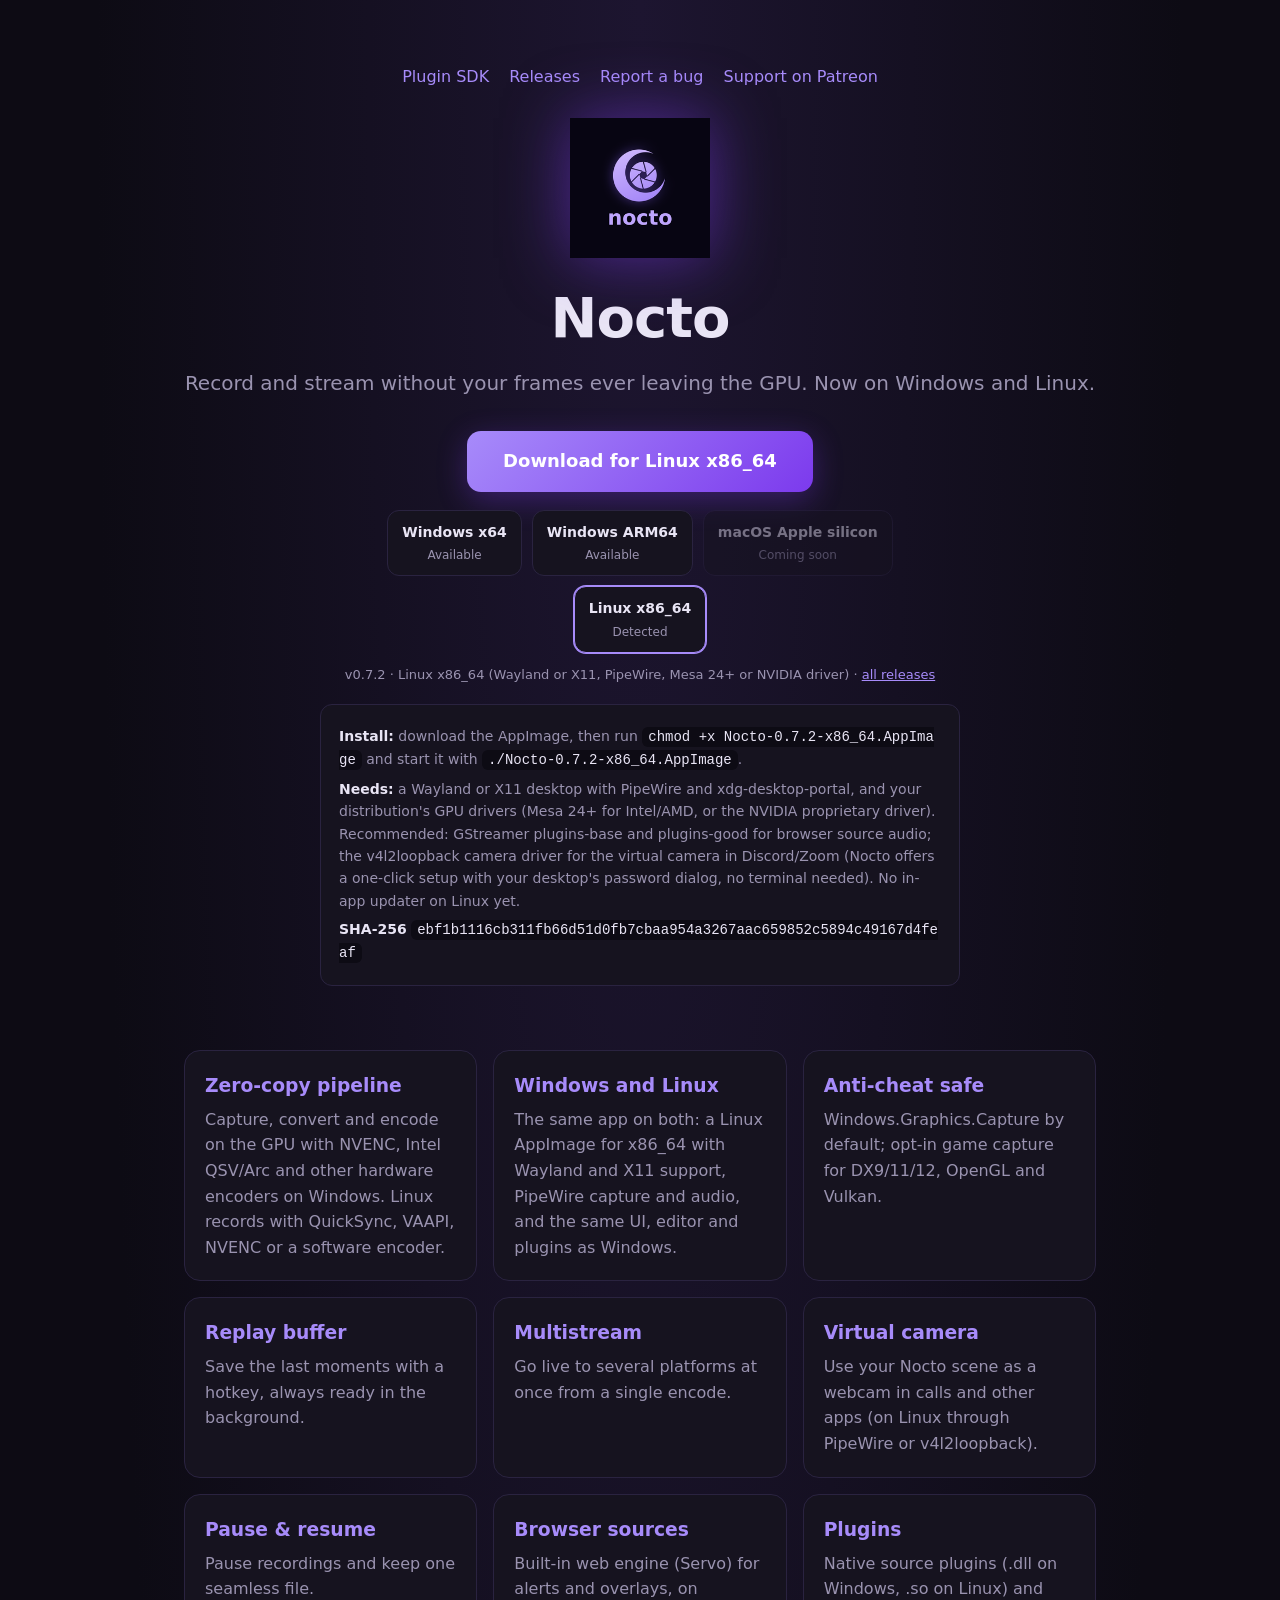
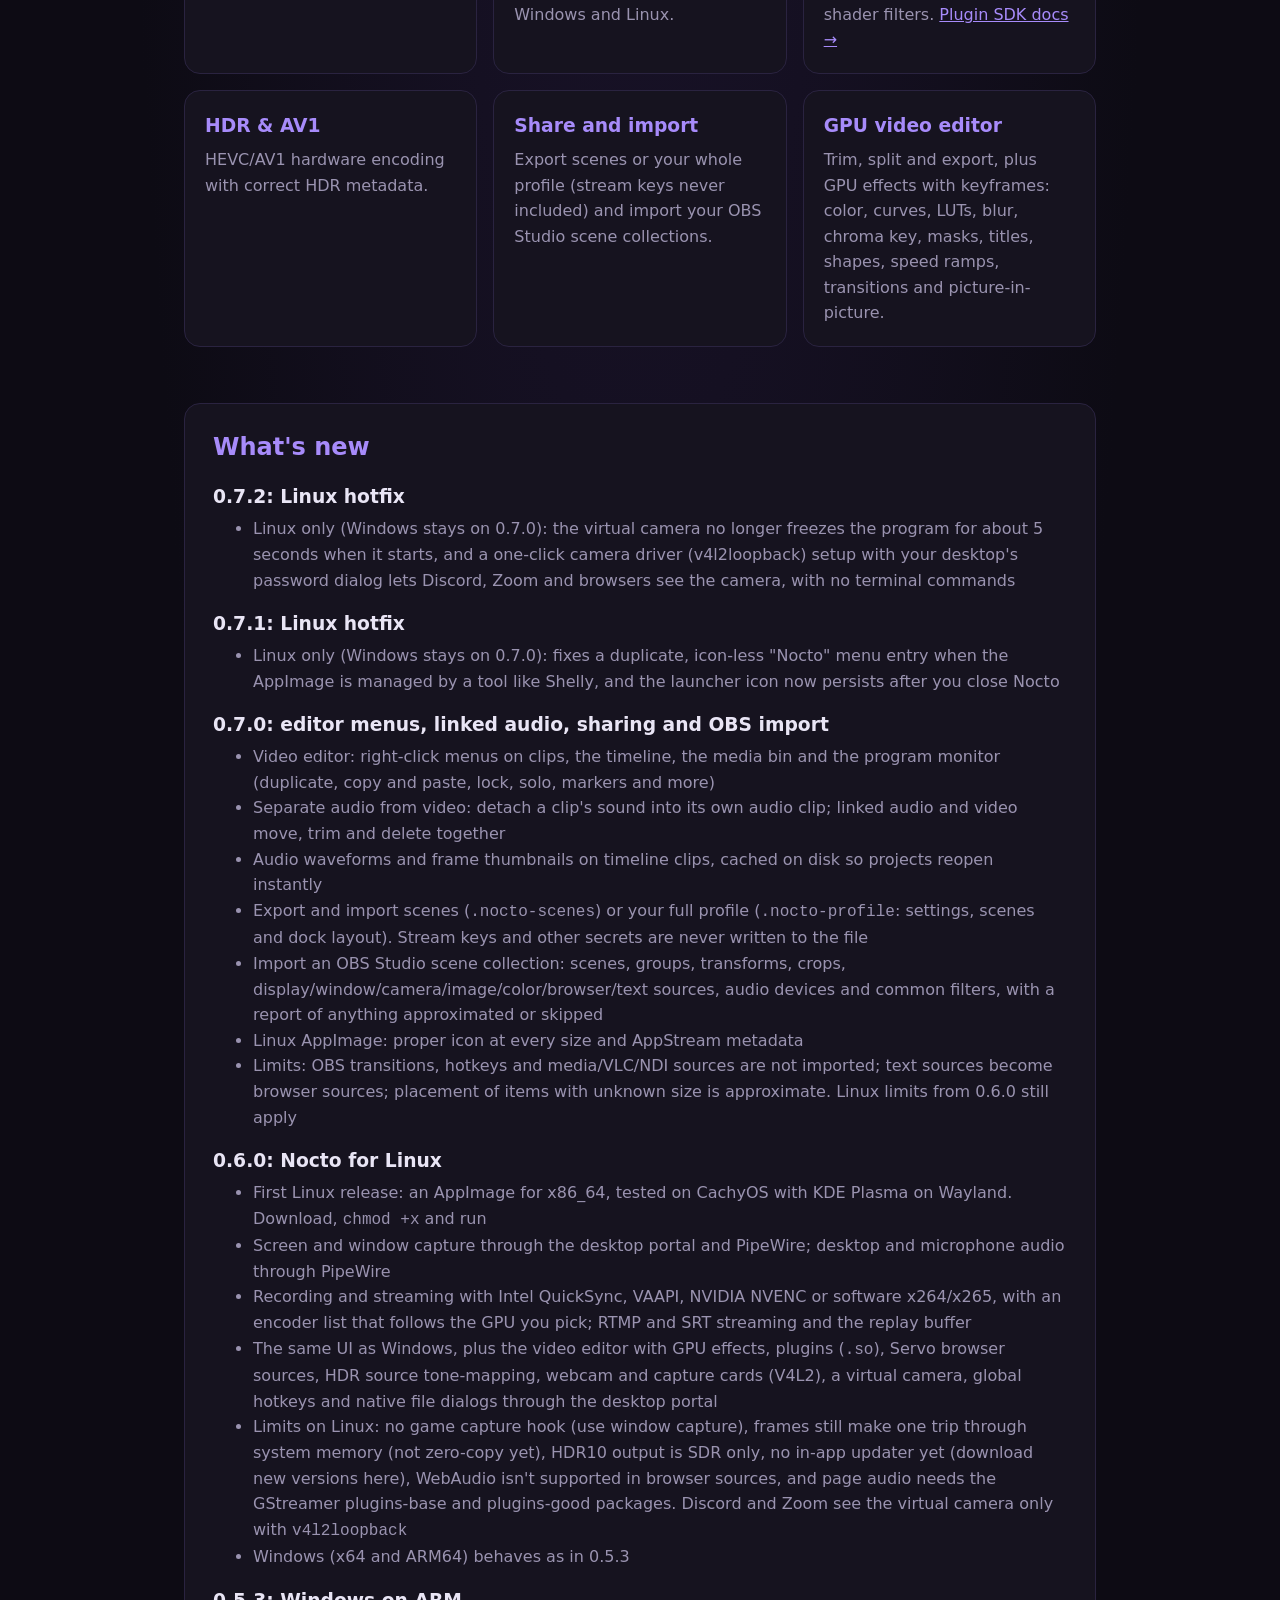
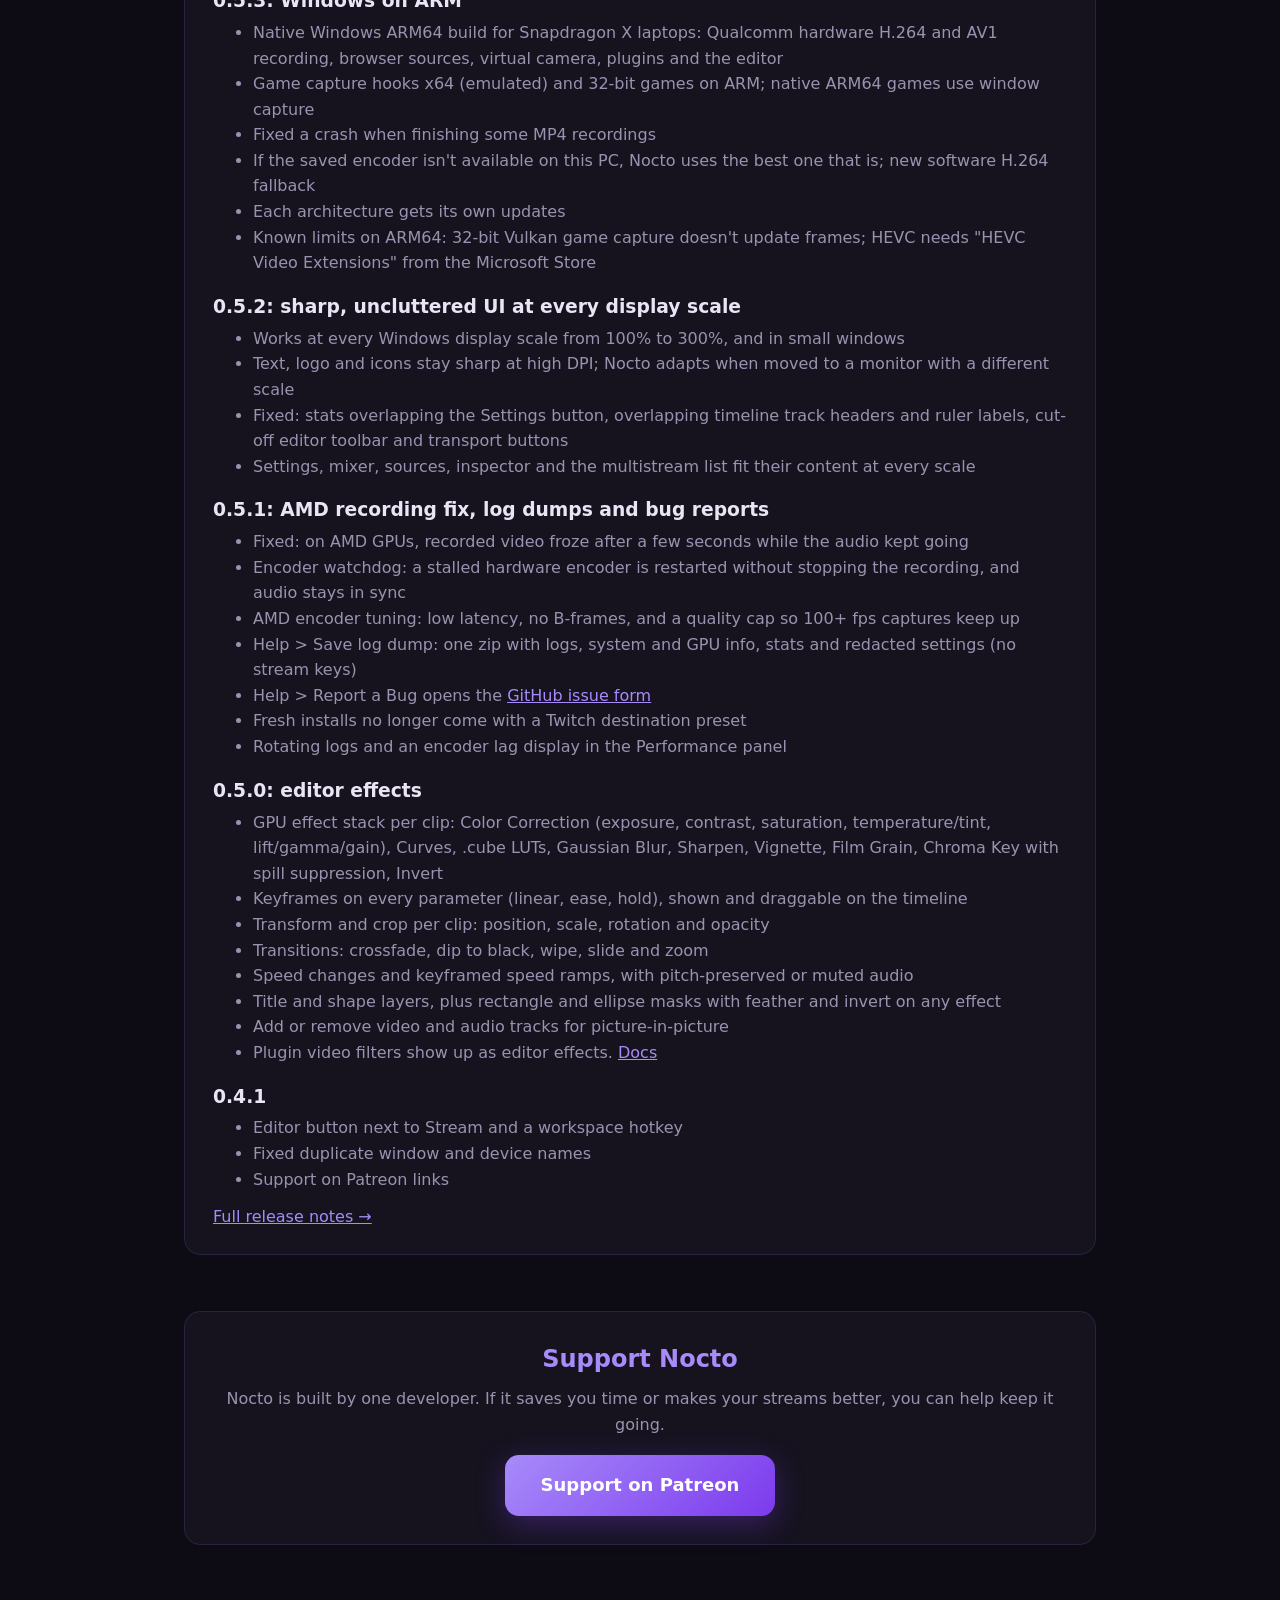
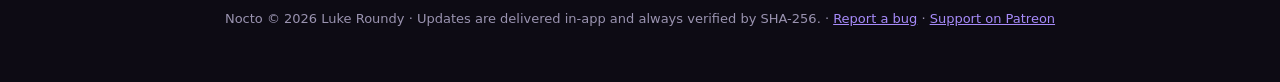
==== index.html @ 9494bbf7 "Release 0.7.2: Linux-only hotfix (Windows stays on 0.7.0)" ====
<!doctype html><html lang="en"><head><meta charset="utf-8"><meta name="viewport" content="width=device-width,initial-scale=1">
<title>Nocto - GPU-first recorder &amp; streamer for Windows and Linux</title><link rel="icon" href="assets/favicon.png">
<style>
:root{--bg:#0d0b14;--card:#16131f;--v:#a78bfa;--v2:#7c3aed;--t:#e9e5f5;--m:#9a93b0}
*{box-sizing:border-box}body{margin:0;background:radial-gradient(ellipse at top,#1d1530 0,var(--bg) 60%);color:var(--t);font:16px/1.6 system-ui,Segoe UI,sans-serif}
main{max-width:960px;margin:auto;padding:64px 24px}header{text-align:center}
header img{width:140px;filter:drop-shadow(0 0 32px #7c3aed88)}h1{font-size:56px;margin:8px 0 0;letter-spacing:-1px}
.tag{color:var(--m);font-size:20px;margin:4px 0 32px}
.btn{display:inline-block;background:linear-gradient(135deg,var(--v),var(--v2));color:#fff;text-decoration:none;padding:16px 36px;border-radius:14px;font-weight:600;font-size:18px;box-shadow:0 8px 30px #7c3aed55}
.btn:hover{filter:brightness(1.1)}.small{color:var(--m);font-size:13px;margin-top:12px}.small a{color:var(--v)}
.grid{display:grid;grid-template-columns:repeat(auto-fit,minmax(260px,1fr));gap:16px;margin-top:64px}
.f{background:var(--card);border:1px solid #2a2340;border-radius:16px;padding:20px}.f h3{margin:0 0 6px;color:var(--v)}.f p{margin:0;color:var(--m)}
.pk{display:flex;flex-wrap:wrap;gap:10px;justify-content:center;margin:18px auto 0;max-width:640px}.pk button{background:var(--card);color:var(--t);border:1px solid #2a2340;border-radius:12px;padding:10px 14px;font:inherit;font-size:14px;cursor:pointer;min-width:130px}.pk button b{display:block}.pk button span{color:var(--m);font-size:12px}.pk button.sel{border-color:var(--v);box-shadow:0 0 0 1px var(--v)}.pk button:disabled{opacity:.45;cursor:not-allowed}
.inst{max-width:640px;margin:18px auto 0;text-align:left;background:var(--card);border:1px solid #2a2340;border-radius:12px;padding:14px 18px;font-size:14px;color:var(--m)}.inst b{color:var(--t)}.inst code{background:#0d0b14;border-radius:6px;padding:2px 6px;color:var(--t);word-break:break-all}.inst pre{margin:8px 0;background:#0d0b14;border-radius:8px;padding:10px 12px;overflow:auto;color:var(--t);font-size:13px}.inst p{margin:6px 0}
footer{text-align:center;color:var(--m);font-size:13px;margin-top:64px}
</style></head><body><main><nav style="display:flex;gap:20px;justify-content:center;margin-bottom:28px"><a href="plugins.html" style="color:var(--v);text-decoration:none">Plugin SDK</a><a href="https://github.com/lukeroundy/nocto-releases/releases" style="color:var(--v);text-decoration:none">Releases</a><a href="https://github.com/lukeroundy/nocto-releases/issues/new/choose" target="_blank" rel="noopener" style="color:var(--v);text-decoration:none">Report a bug</a><a href="https://www.patreon.com/noctoapp" target="_blank" rel="noopener" style="color:var(--v);text-decoration:none">Support on Patreon</a></nav>

<header><img src="assets/logo.png" alt="Nocto moon logo"><h1>Nocto</h1><p class="tag">Record and stream without your frames ever leaving the GPU. Now on Windows and Linux.</p>
<a class="btn" id="dl" href="https://github.com/lukeroundy/nocto-releases/releases/download/v0.7.0/Nocto-Setup-0.7.0.exe">Download for Windows</a>
<div class="pk" id="pk" role="radiogroup" aria-label="Choose your platform"></div>
<p class="small" id="ver">v0.7.0 &middot; Windows 10/11 x64 &middot; <a href="https://github.com/lukeroundy/nocto-releases/releases">all releases</a></p>
<div class="inst" id="inst" hidden></div></header>
<section class="grid">
<div class="f"><h3>Zero-copy pipeline</h3><p>Capture, convert and encode on the GPU with NVENC, Intel QSV/Arc and other hardware encoders on Windows. Linux records with QuickSync, VAAPI, NVENC or a software encoder.</p></div>
<div class="f"><h3>Windows and Linux</h3><p>The same app on both: a Linux AppImage for x86_64 with Wayland and X11 support, PipeWire capture and audio, and the same UI, editor and plugins as Windows.</p></div>
<div class="f"><h3>Anti-cheat safe</h3><p>Windows.Graphics.Capture by default; opt-in game capture for DX9/11/12, OpenGL and Vulkan.</p></div>
<div class="f"><h3>Replay buffer</h3><p>Save the last moments with a hotkey, always ready in the background.</p></div>
<div class="f"><h3>Multistream</h3><p>Go live to several platforms at once from a single encode.</p></div>
<div class="f"><h3>Virtual camera</h3><p>Use your Nocto scene as a webcam in calls and other apps (on Linux through PipeWire or v4l2loopback).</p></div>
<div class="f"><h3>Pause &amp; resume</h3><p>Pause recordings and keep one seamless file.</p></div>
<div class="f"><h3>Browser sources</h3><p>Built-in web engine (Servo) for alerts and overlays, on Windows and Linux.</p></div>
<div class="f"><h3>Plugins</h3><p>Native source plugins (.dll on Windows, .so on Linux) and shader filters. <a style="color:var(--v)" href="plugins.html">Plugin SDK docs &rarr;</a></p></div>
<div class="f"><h3>HDR &amp; AV1</h3><p>HEVC/AV1 hardware encoding with correct HDR metadata.</p></div>
<div class="f"><h3>Share and import</h3><p>Export scenes or your whole profile (stream keys never included) and import your OBS Studio scene collections.</p></div>
<div class="f"><h3>GPU video editor</h3><p>Trim, split and export, plus GPU effects with keyframes: color, curves, LUTs, blur, chroma key, masks, titles, shapes, speed ramps, transitions and picture-in-picture.</p></div>
</section>
<section style="margin-top:56px;background:var(--card);border:1px solid #2a2340;border-radius:16px;padding:24px 28px">
<h2 style="margin:0 0 8px;color:var(--v)">What's new</h2>
<h3 style="margin:16px 0 4px">0.7.2: Linux hotfix</h3>
<ul style="color:var(--m);margin:0">
<li>Linux only (Windows stays on 0.7.0): the virtual camera no longer freezes the program for about 5 seconds when it starts, and a one-click camera driver (v4l2loopback) setup with your desktop's password dialog lets Discord, Zoom and browsers see the camera, with no terminal commands</li>
</ul>
<h3 style="margin:16px 0 4px">0.7.1: Linux hotfix</h3>
<ul style="color:var(--m);margin:0">
<li>Linux only (Windows stays on 0.7.0): fixes a duplicate, icon-less "Nocto" menu entry when the AppImage is managed by a tool like Shelly, and the launcher icon now persists after you close Nocto</li>
</ul>
<h3 style="margin:16px 0 4px">0.7.0: editor menus, linked audio, sharing and OBS import</h3>
<ul style="color:var(--m);margin:0">
<li>Video editor: right-click menus on clips, the timeline, the media bin and the program monitor (duplicate, copy and paste, lock, solo, markers and more)</li>
<li>Separate audio from video: detach a clip's sound into its own audio clip; linked audio and video move, trim and delete together</li>
<li>Audio waveforms and frame thumbnails on timeline clips, cached on disk so projects reopen instantly</li>
<li>Export and import scenes (<code>.nocto-scenes</code>) or your full profile (<code>.nocto-profile</code>: settings, scenes and dock layout). Stream keys and other secrets are never written to the file</li>
<li>Import an OBS Studio scene collection: scenes, groups, transforms, crops, display/window/camera/image/color/browser/text sources, audio devices and common filters, with a report of anything approximated or skipped</li>
<li>Linux AppImage: proper icon at every size and AppStream metadata</li>
<li>Limits: OBS transitions, hotkeys and media/VLC/NDI sources are not imported; text sources become browser sources; placement of items with unknown size is approximate. Linux limits from 0.6.0 still apply</li>
</ul>
<h3 style="margin:16px 0 4px">0.6.0: Nocto for Linux</h3>
<ul style="color:var(--m);margin:0">
<li>First Linux release: an AppImage for x86_64, tested on CachyOS with KDE Plasma on Wayland. Download, <code>chmod +x</code> and run</li>
<li>Screen and window capture through the desktop portal and PipeWire; desktop and microphone audio through PipeWire</li>
<li>Recording and streaming with Intel QuickSync, VAAPI, NVIDIA NVENC or software x264/x265, with an encoder list that follows the GPU you pick; RTMP and SRT streaming and the replay buffer</li>
<li>The same UI as Windows, plus the video editor with GPU effects, plugins (<code>.so</code>), Servo browser sources, HDR source tone-mapping, webcam and capture cards (V4L2), a virtual camera, global hotkeys and native file dialogs through the desktop portal</li>
<li>Limits on Linux: no game capture hook (use window capture), frames still make one trip through system memory (not zero-copy yet), HDR10 output is SDR only, no in-app updater yet (download new versions here), WebAudio isn't supported in browser sources, and page audio needs the GStreamer plugins-base and plugins-good packages. Discord and Zoom see the virtual camera only with <code>v4l2loopback</code></li>
<li>Windows (x64 and ARM64) behaves as in 0.5.3</li>
</ul>
<h3 style="margin:16px 0 4px">0.5.3: Windows on ARM</h3>
<ul style="color:var(--m);margin:0">
<li>Native Windows ARM64 build for Snapdragon X laptops: Qualcomm hardware H.264 and AV1 recording, browser sources, virtual camera, plugins and the editor</li>
<li>Game capture hooks x64 (emulated) and 32-bit games on ARM; native ARM64 games use window capture</li>
<li>Fixed a crash when finishing some MP4 recordings</li>
<li>If the saved encoder isn't available on this PC, Nocto uses the best one that is; new software H.264 fallback</li>
<li>Each architecture gets its own updates</li>
<li>Known limits on ARM64: 32-bit Vulkan game capture doesn't update frames; HEVC needs "HEVC Video Extensions" from the Microsoft Store</li>
</ul>
<h3 style="margin:16px 0 4px">0.5.2: sharp, uncluttered UI at every display scale</h3>
<ul style="color:var(--m);margin:0">
<li>Works at every Windows display scale from 100% to 300%, and in small windows</li>
<li>Text, logo and icons stay sharp at high DPI; Nocto adapts when moved to a monitor with a different scale</li>
<li>Fixed: stats overlapping the Settings button, overlapping timeline track headers and ruler labels, cut-off editor toolbar and transport buttons</li>
<li>Settings, mixer, sources, inspector and the multistream list fit their content at every scale</li>
</ul>
<h3 style="margin:16px 0 4px">0.5.1: AMD recording fix, log dumps and bug reports</h3>
<ul style="color:var(--m);margin:0">
<li>Fixed: on AMD GPUs, recorded video froze after a few seconds while the audio kept going</li>
<li>Encoder watchdog: a stalled hardware encoder is restarted without stopping the recording, and audio stays in sync</li>
<li>AMD encoder tuning: low latency, no B-frames, and a quality cap so 100+ fps captures keep up</li>
<li>Help &gt; Save log dump: one zip with logs, system and GPU info, stats and redacted settings (no stream keys)</li>
<li>Help &gt; Report a Bug opens the <a style="color:var(--v)" href="https://github.com/lukeroundy/nocto-releases/issues/new/choose">GitHub issue form</a></li>
<li>Fresh installs no longer come with a Twitch destination preset</li>
<li>Rotating logs and an encoder lag display in the Performance panel</li>
</ul>
<h3 style="margin:16px 0 4px">0.5.0: editor effects</h3>
<ul style="color:var(--m);margin:0">
<li>GPU effect stack per clip: Color Correction (exposure, contrast, saturation, temperature/tint, lift/gamma/gain), Curves, .cube LUTs, Gaussian Blur, Sharpen, Vignette, Film Grain, Chroma Key with spill suppression, Invert</li>
<li>Keyframes on every parameter (linear, ease, hold), shown and draggable on the timeline</li>
<li>Transform and crop per clip: position, scale, rotation and opacity</li>
<li>Transitions: crossfade, dip to black, wipe, slide and zoom</li>
<li>Speed changes and keyframed speed ramps, with pitch-preserved or muted audio</li>
<li>Title and shape layers, plus rectangle and ellipse masks with feather and invert on any effect</li>
<li>Add or remove video and audio tracks for picture-in-picture</li>
<li>Plugin video filters show up as editor effects. <a style="color:var(--v)" href="plugins.html#editor">Docs</a></li>
</ul>
<h3 style="margin:16px 0 4px">0.4.1</h3>
<ul style="color:var(--m);margin:0"><li>Editor button next to Stream and a workspace hotkey</li><li>Fixed duplicate window and device names</li><li>Support on Patreon links</li></ul>
<p style="margin:12px 0 0"><a style="color:var(--v)" href="https://github.com/lukeroundy/nocto-releases/releases">Full release notes &rarr;</a></p>
</section>
<section style="margin-top:56px;text-align:center;background:var(--card);border:1px solid #2a2340;border-radius:16px;padding:28px">
<h2 style="margin:0 0 8px;color:var(--v)">Support Nocto</h2>
<p style="color:var(--m);margin:0 0 18px">Nocto is built by one developer. If it saves you time or makes your streams better, you can help keep it going.</p>
<a class="btn" href="https://www.patreon.com/noctoapp" target="_blank" rel="noopener">Support on Patreon</a></section>
<footer>Nocto &copy; 2026 Luke Roundy &middot; Updates are delivered in-app and always verified by SHA-256. &middot; <a style="color:var(--v)" href="https://github.com/lukeroundy/nocto-releases/issues/new/choose">Report a bug</a> &middot; <a style="color:var(--v)" href="https://www.patreon.com/noctoapp" target="_blank" rel="noopener">Support on Patreon</a></footer>
</main><script>
// Platform picker: driven by latest.json "platforms" (add an entry to add an OS/arch; status "available" needs url).
const PREF=['windows-x64','windows-arm64','macos-arm64','linux-x64'];
function detect(){const ua=navigator.userAgent;let os=/Mac/.test(ua)?'macos':/Linux|X11/.test(ua)&&!/Android/.test(ua)?'linux':'windows';
 const base=os+(os==='macos'?'-arm64':'-x64');
 if(navigator.userAgentData&&navigator.userAgentData.getHighEntropyValues)
  return navigator.userAgentData.getHighEntropyValues(['architecture','bitness','platform']).then(v=>{
   const p=(v.platform||'').toLowerCase();os=p.startsWith('mac')?'macos':p==='linux'?'linux':p==='windows'?'windows':os;
   return os+'-'+(v.architecture==='arm'?'arm64':'x64');}).catch(()=>base);
 return Promise.resolve(base);}
function render(j,det){const P=j.platforms||{'windows-x64':{label:'Windows',arch:'x64',status:'available',url:j.url,requirements:'Windows 10/11 x64'}};
 const keys=Object.keys(P).sort((a,b)=>(PREF.indexOf(a)+99)%99-(PREF.indexOf(b)+99)%99);
 let cur=P[det]&&P[det].status==='available'?det:keys.find(k=>P[k].status==='available');
 function sel(k){cur=k;const p=P[k];dl.href=p.url;dl.textContent='Download for '+p.label+' '+p.arch;
  ver.firstChild.textContent='v'+(p.version||j.version)+' \u00b7 '+(p.requirements||p.label+' '+p.arch)+' \u00b7 ';
  inst.innerHTML='';const sh=p.sha256,ins=p.install;inst.hidden=!(sh||ins);
  if(ins){const h=document.createElement('div');h.innerHTML=ins;inst.appendChild(h);}
  if(sh){const q=document.createElement('p');q.innerHTML='<b>SHA-256</b> <code></code>';q.lastChild.textContent=sh;inst.appendChild(q);}
  [...pk.children].forEach(b=>{b.classList.toggle('sel',b.dataset.k===k);b.setAttribute('aria-checked',b.dataset.k===k)});}
 pk.innerHTML='';for(const k of keys){const p=P[k],b=document.createElement('button');b.dataset.k=k;b.setAttribute('role','radio');
  const ok=p.status==='available'&&p.url;b.disabled=!ok;
  b.innerHTML='<b></b><span></span>';b.firstChild.textContent=p.label+' '+p.arch;
  b.lastChild.textContent=ok?(k===det?'Detected':'Available'):'Coming soon';if(ok)b.onclick=()=>sel(k);pk.appendChild(b);}
 if(cur)sel(cur);}
Promise.all([fetch('latest.json').then(r=>r.json()),detect()]).then(([j,d])=>render(j,d)).catch(()=>{});
</script></body></html>
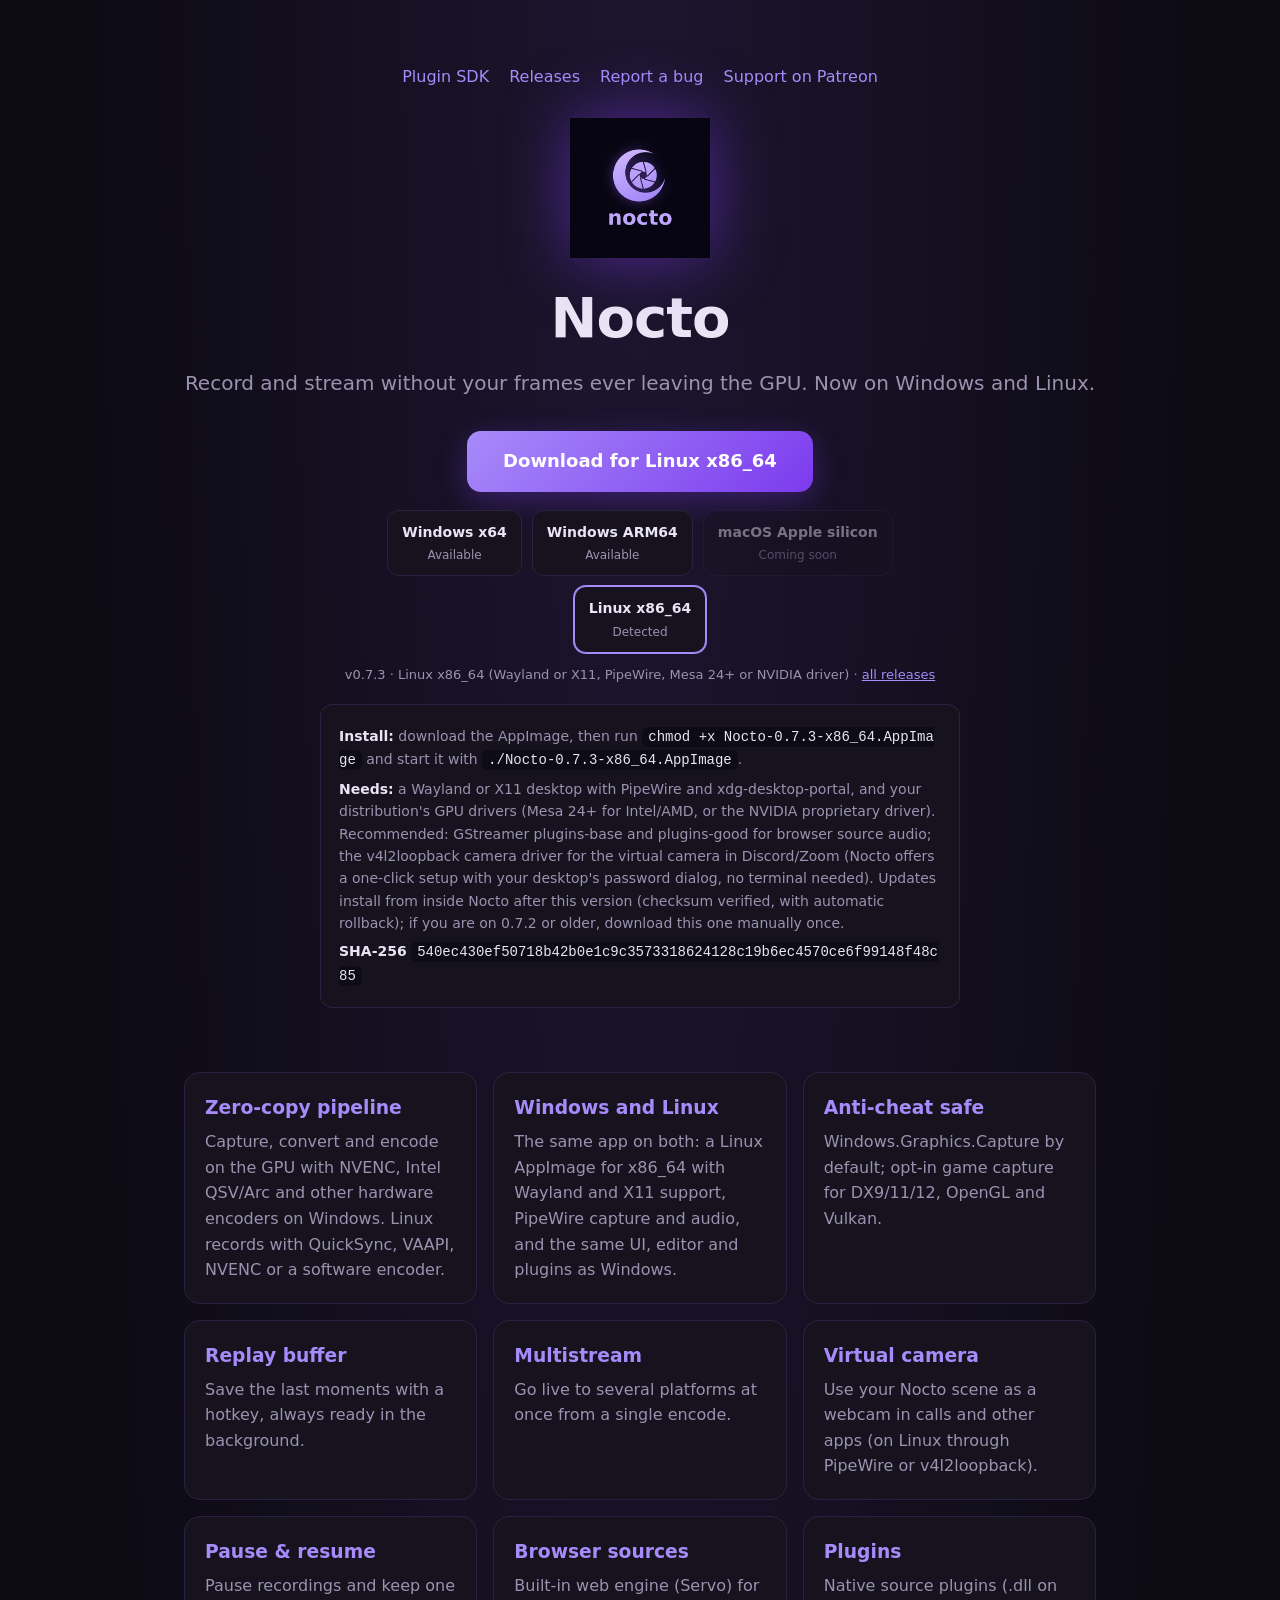
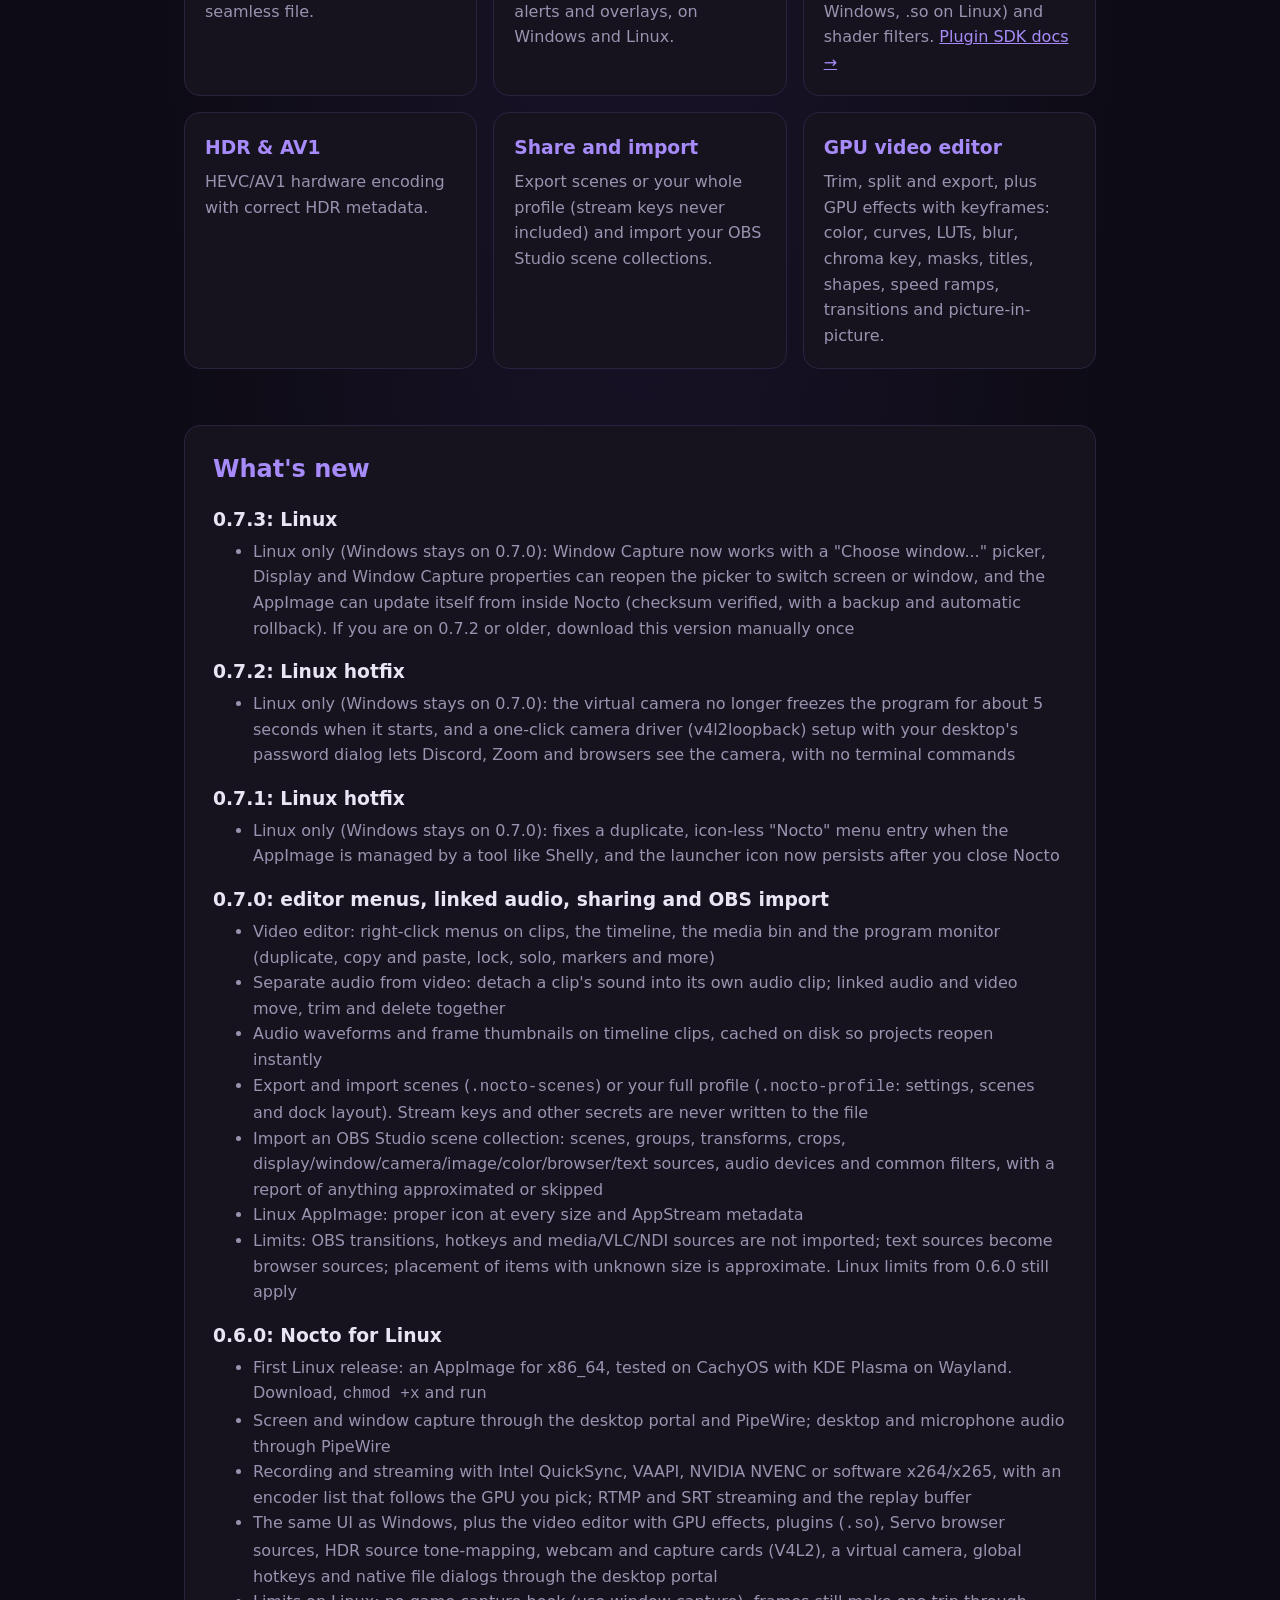
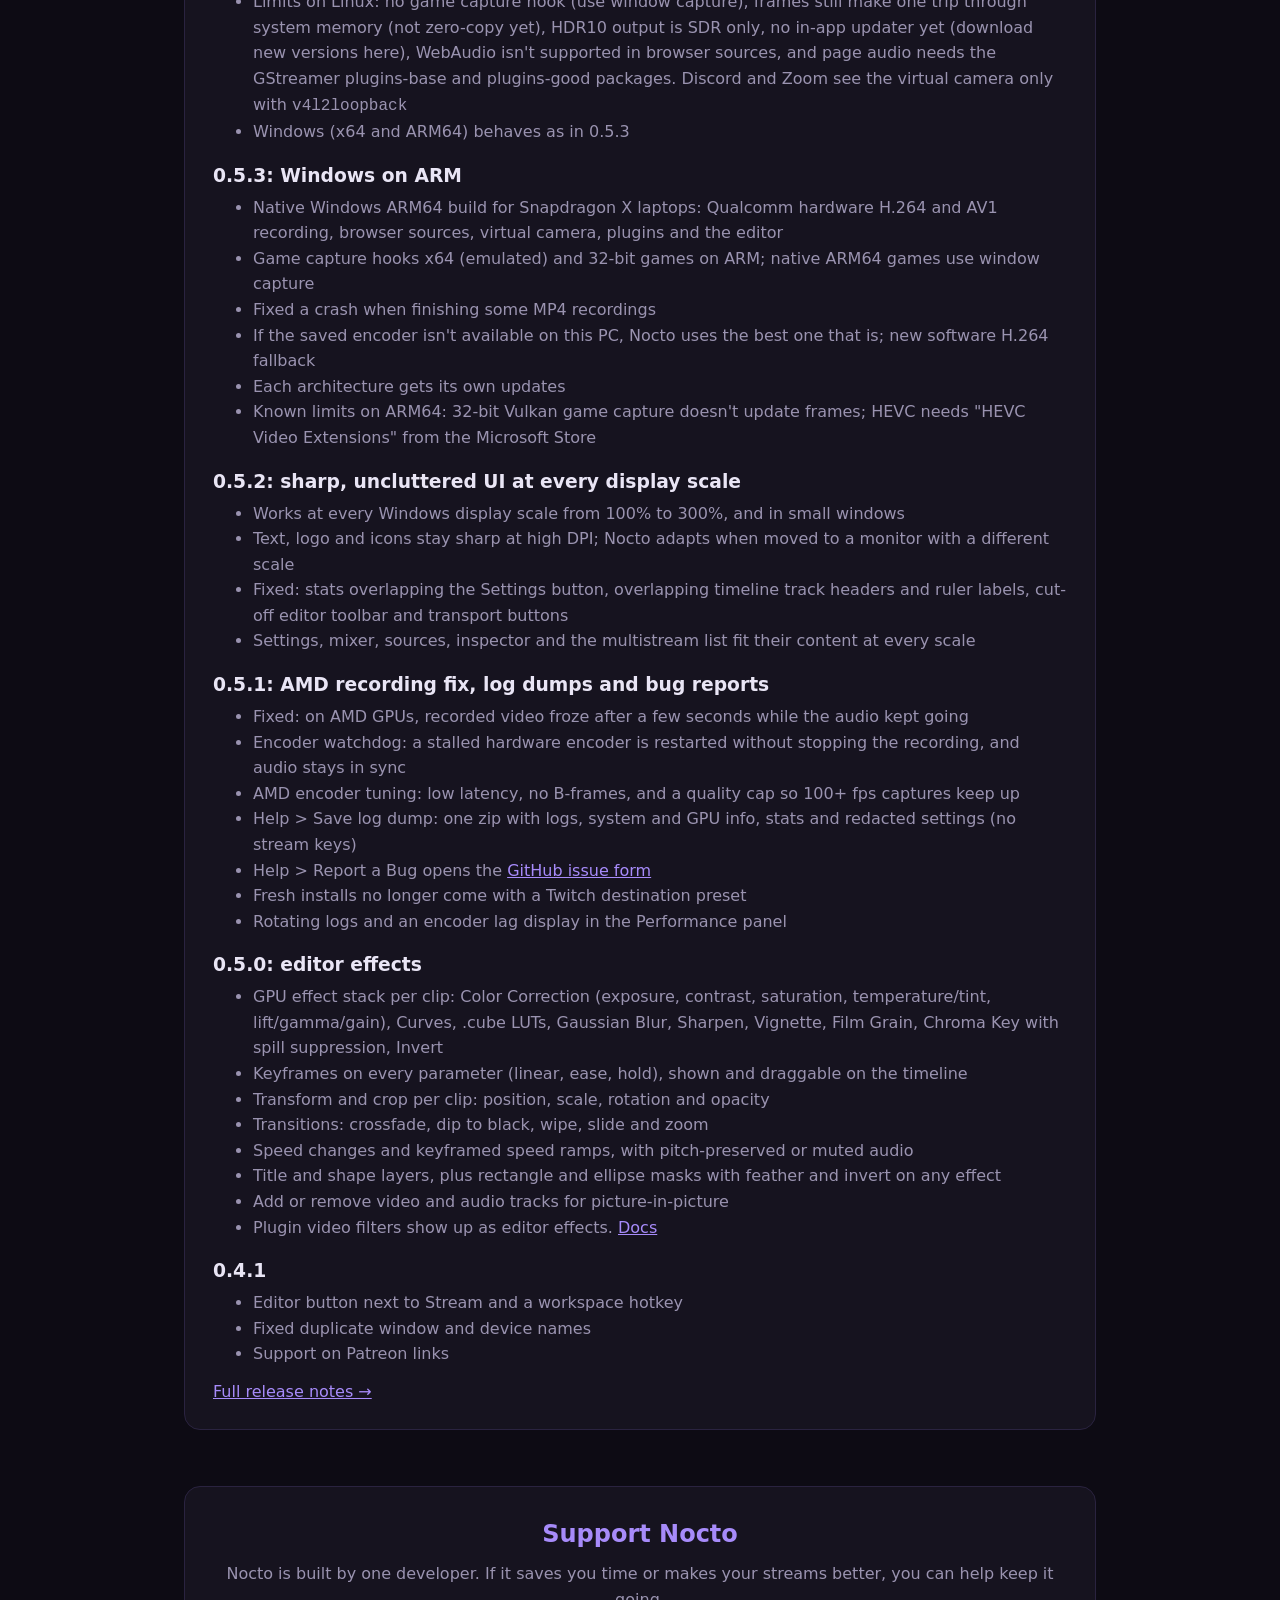
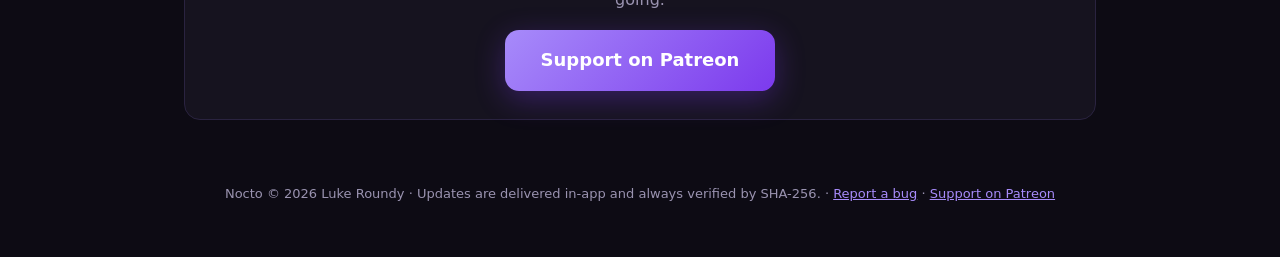
==== commit d1e34699: "Release 0.7.3: Linux (window capture, AppImage self-update); Windows stays on 0.7.0" ====
--- a/index.html
+++ b/index.html
@@ -36,6 +36,10 @@
 </section>
 <section style="margin-top:56px;background:var(--card);border:1px solid #2a2340;border-radius:16px;padding:24px 28px">
 <h2 style="margin:0 0 8px;color:var(--v)">What's new</h2>
+<h3 style="margin:16px 0 4px">0.7.3: Linux</h3>
+<ul style="color:var(--m);margin:0">
+<li>Linux only (Windows stays on 0.7.0): Window Capture now works with a "Choose window..." picker, Display and Window Capture properties can reopen the picker to switch screen or window, and the AppImage can update itself from inside Nocto (checksum verified, with a backup and automatic rollback). If you are on 0.7.2 or older, download this version manually once</li>
+</ul>
 <h3 style="margin:16px 0 4px">0.7.2: Linux hotfix</h3>
 <ul style="color:var(--m);margin:0">
 <li>Linux only (Windows stays on 0.7.0): the virtual camera no longer freezes the program for about 5 seconds when it starts, and a one-click camera driver (v4l2loopback) setup with your desktop's password dialog lets Discord, Zoom and browsers see the camera, with no terminal commands</li>
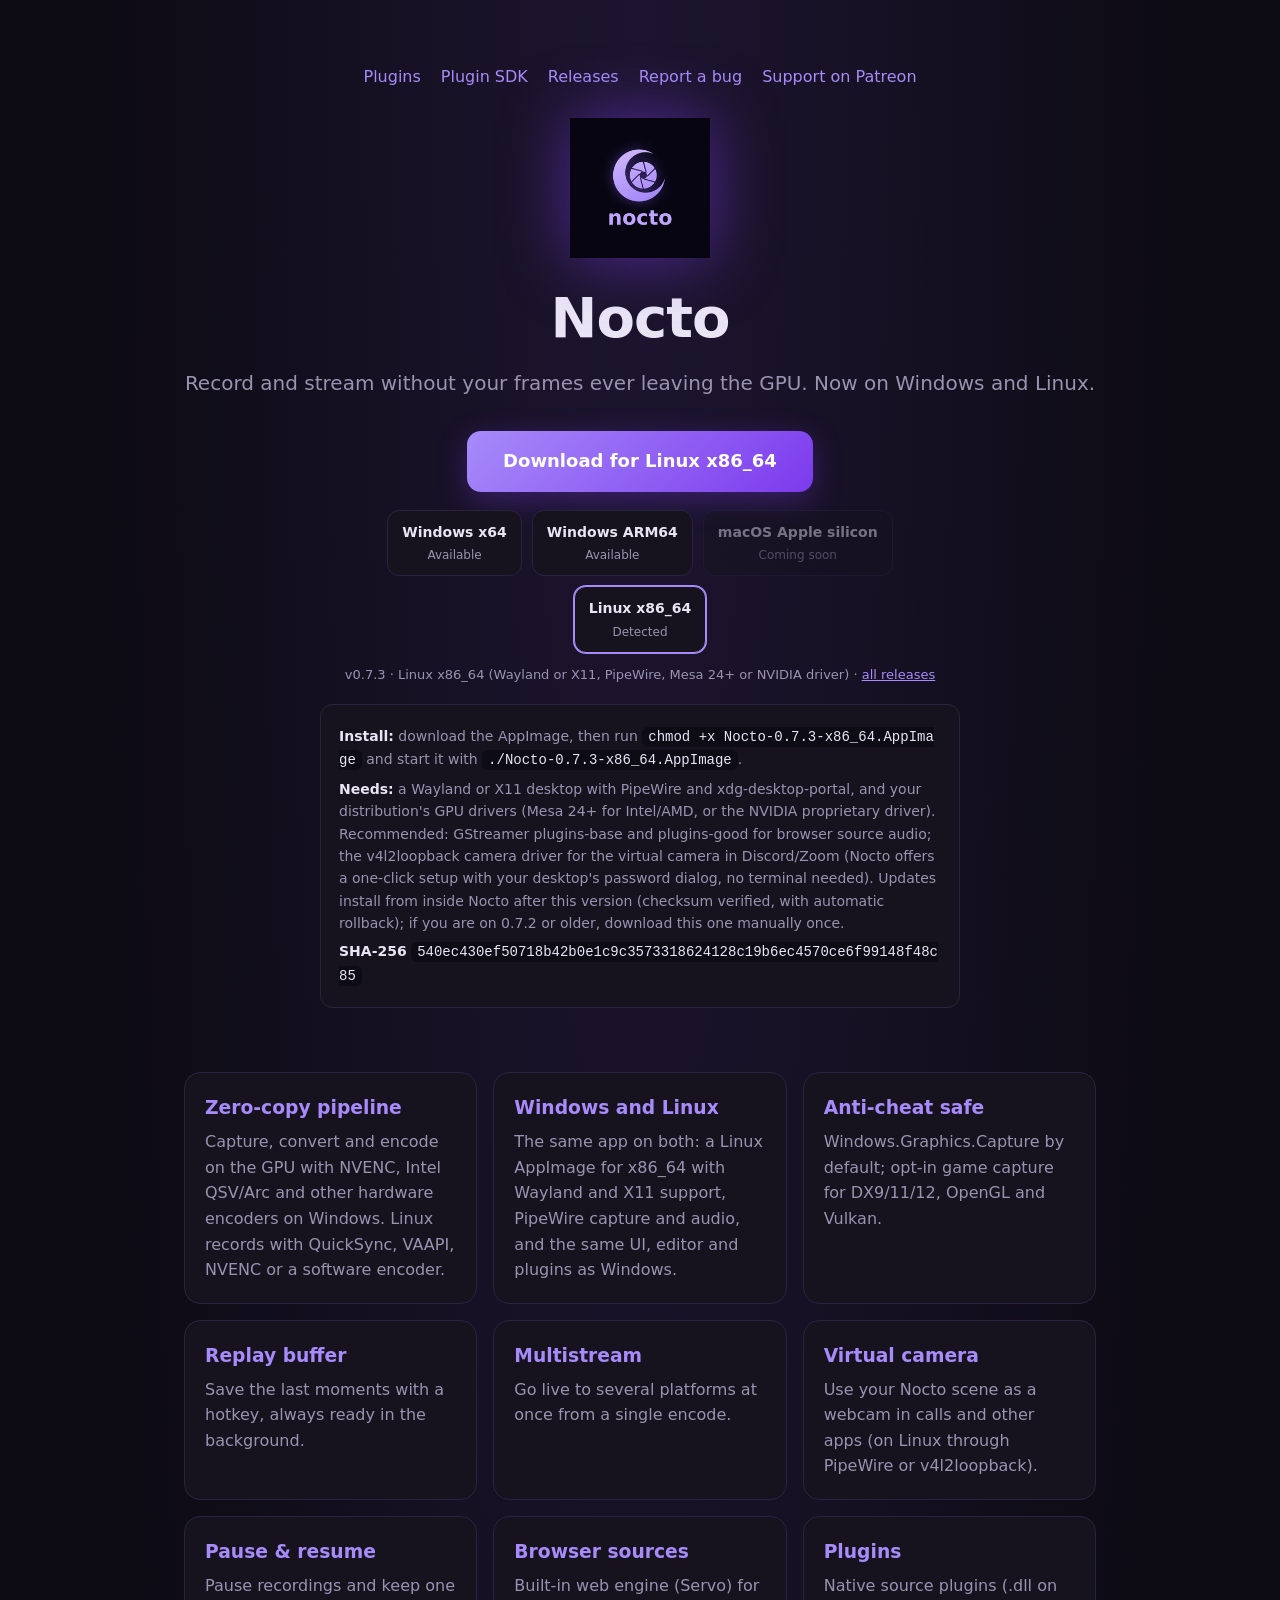
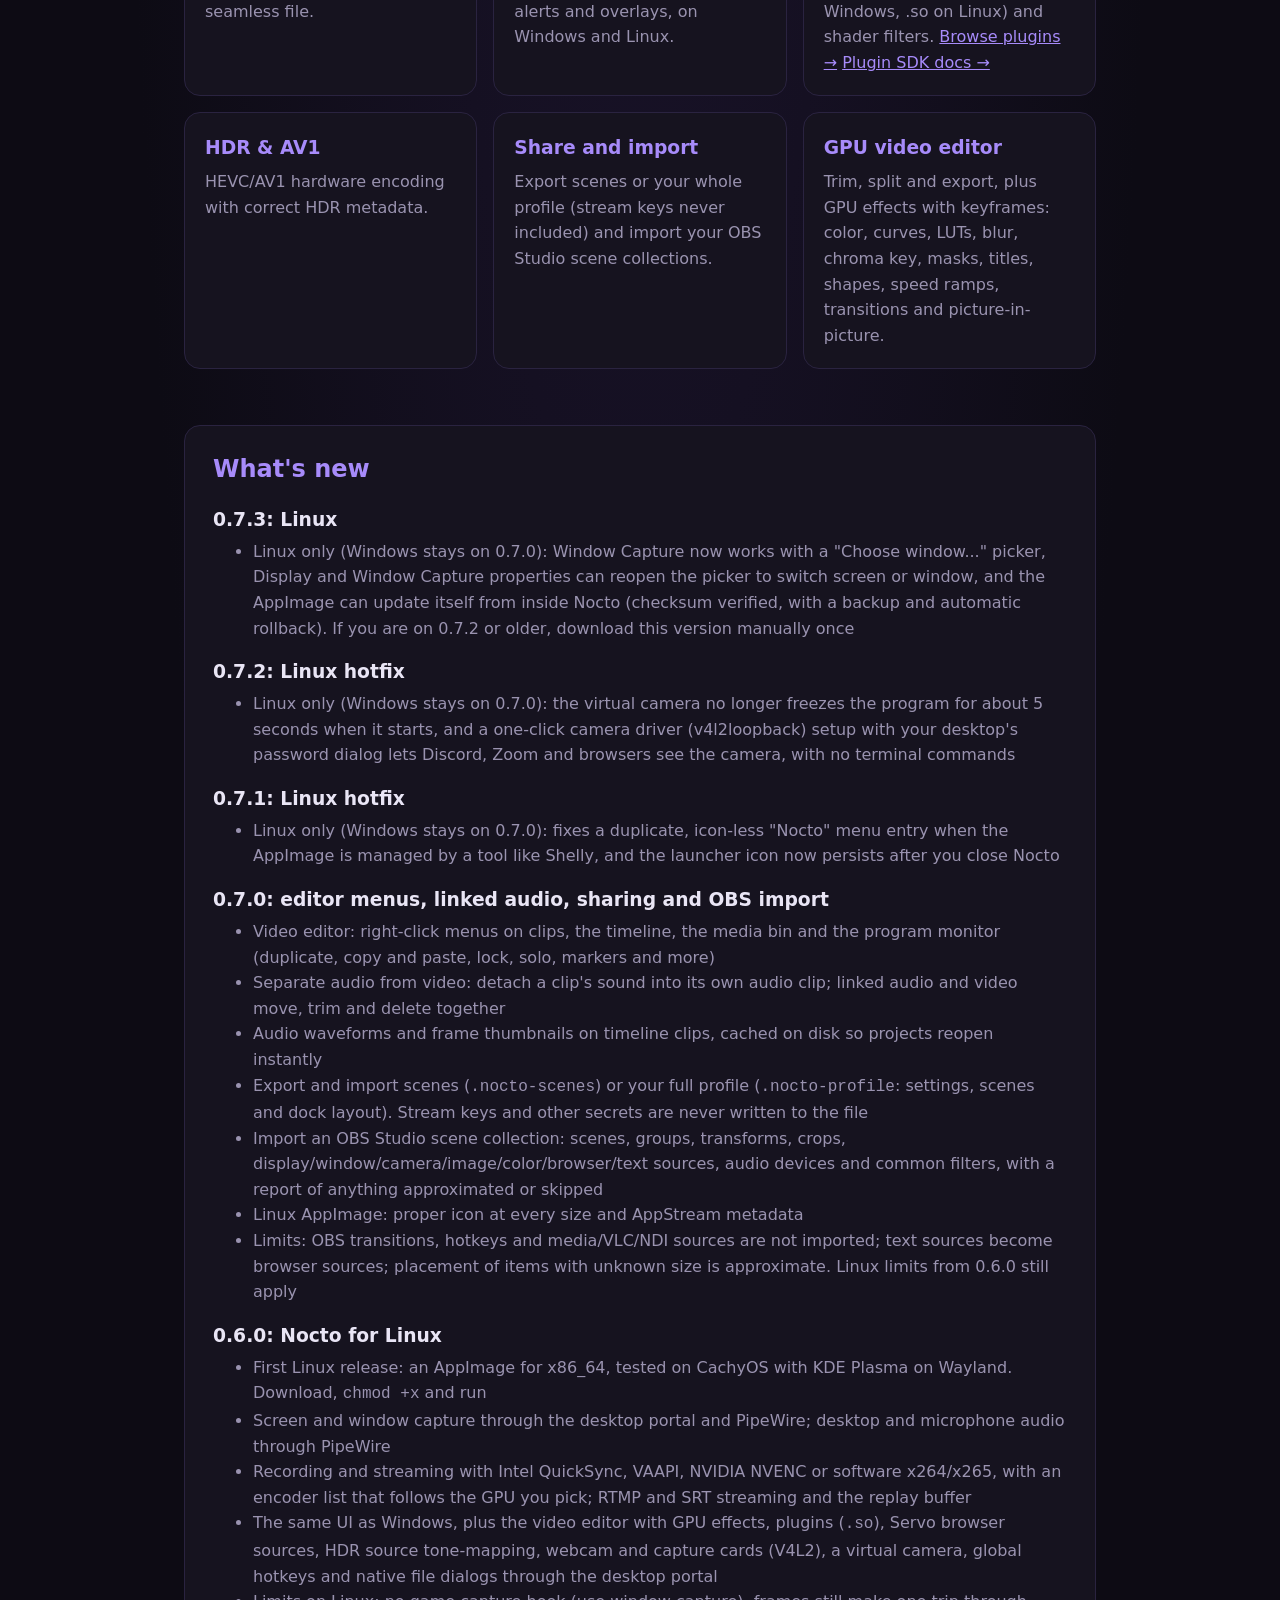
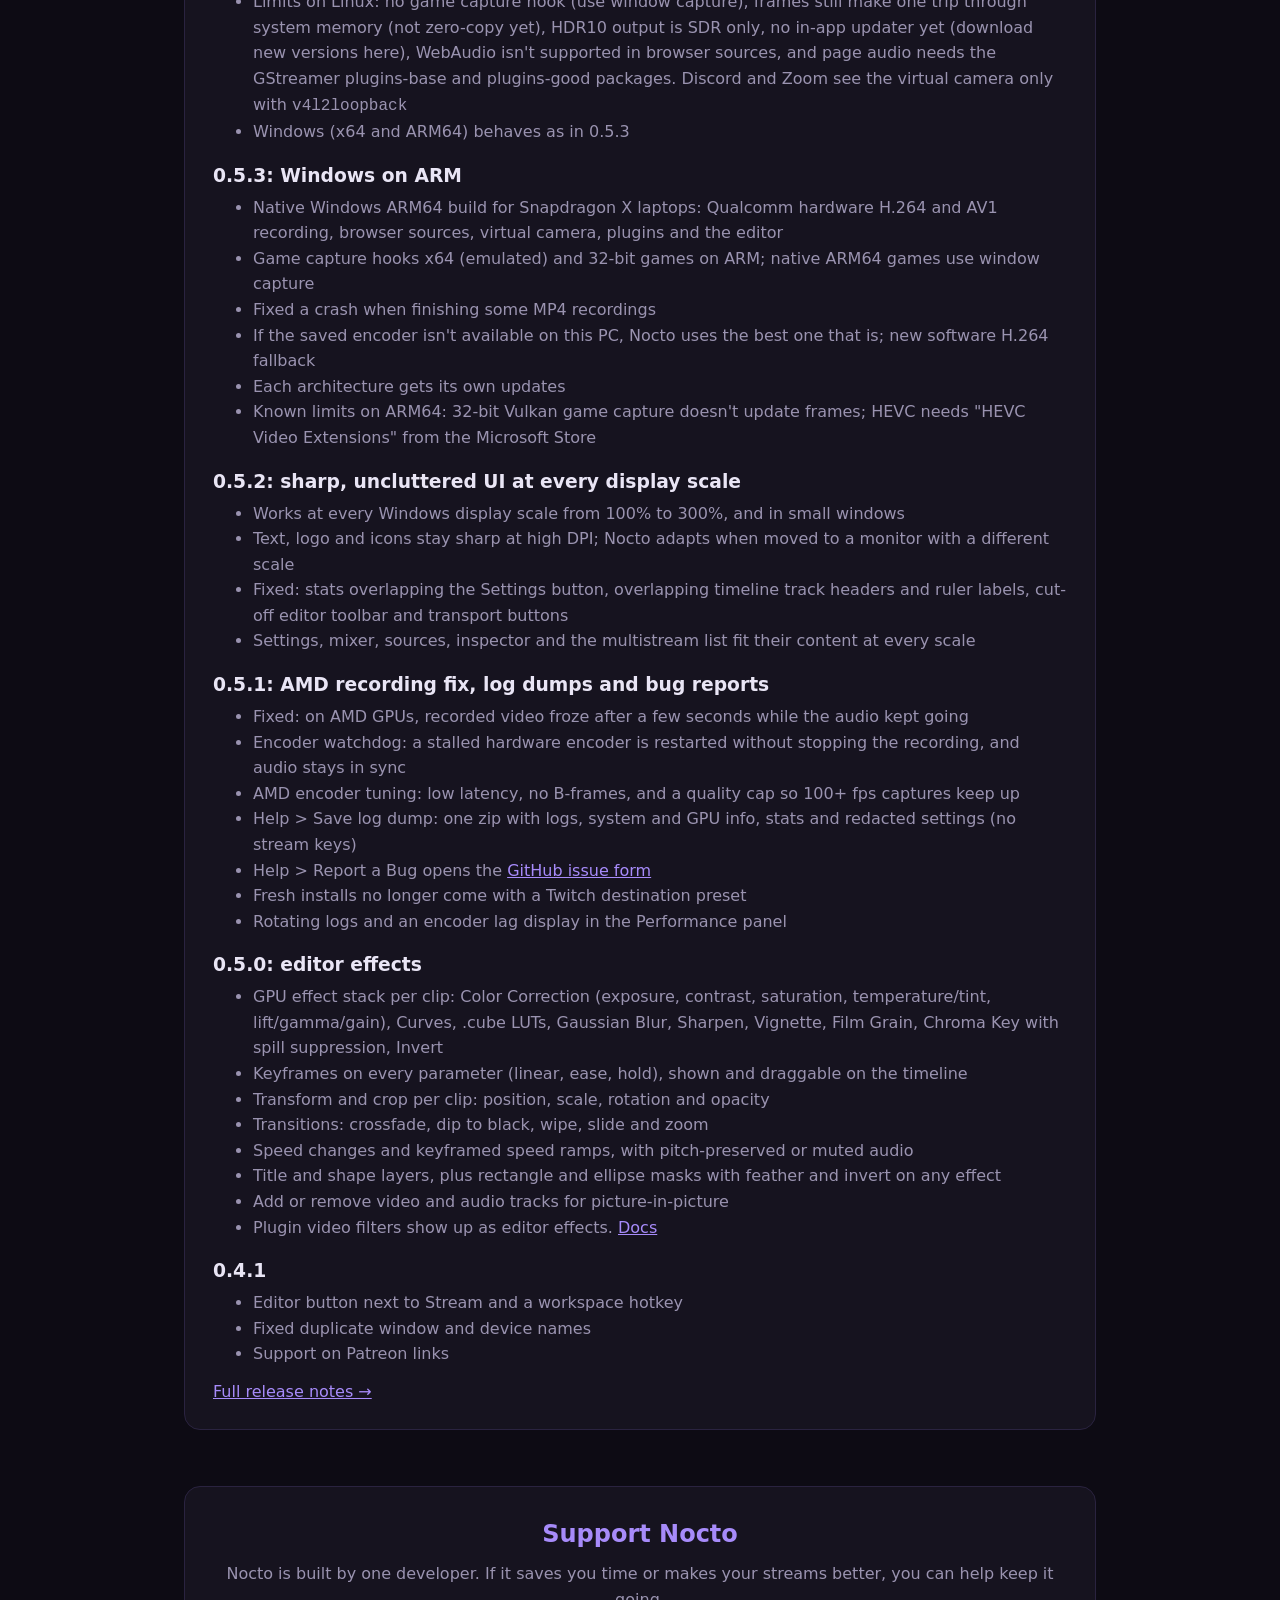
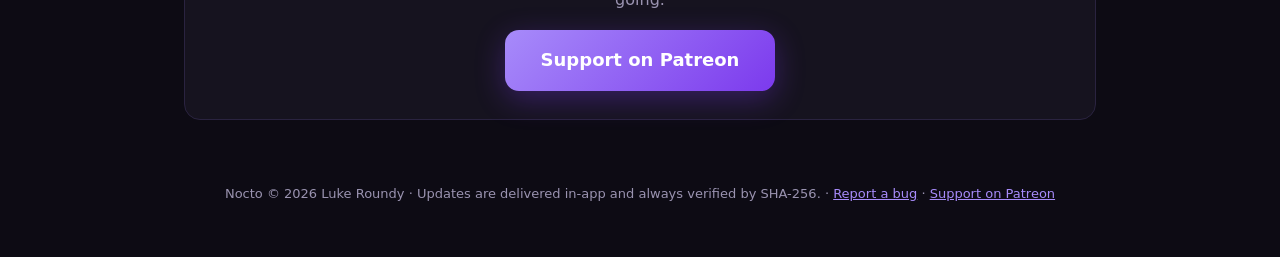
==== commit d1e43556: "Plugins page: plugin-library.html + plugins.json manifest (Twitch coming soon, Vignette shader downl" ====
--- a/index.html
+++ b/index.html
@@ -13,7 +13,7 @@
 .pk{display:flex;flex-wrap:wrap;gap:10px;justify-content:center;margin:18px auto 0;max-width:640px}.pk button{background:var(--card);color:var(--t);border:1px solid #2a2340;border-radius:12px;padding:10px 14px;font:inherit;font-size:14px;cursor:pointer;min-width:130px}.pk button b{display:block}.pk button span{color:var(--m);font-size:12px}.pk button.sel{border-color:var(--v);box-shadow:0 0 0 1px var(--v)}.pk button:disabled{opacity:.45;cursor:not-allowed}
 .inst{max-width:640px;margin:18px auto 0;text-align:left;background:var(--card);border:1px solid #2a2340;border-radius:12px;padding:14px 18px;font-size:14px;color:var(--m)}.inst b{color:var(--t)}.inst code{background:#0d0b14;border-radius:6px;padding:2px 6px;color:var(--t);word-break:break-all}.inst pre{margin:8px 0;background:#0d0b14;border-radius:8px;padding:10px 12px;overflow:auto;color:var(--t);font-size:13px}.inst p{margin:6px 0}
 footer{text-align:center;color:var(--m);font-size:13px;margin-top:64px}
-</style></head><body><main><nav style="display:flex;gap:20px;justify-content:center;margin-bottom:28px"><a href="plugins.html" style="color:var(--v);text-decoration:none">Plugin SDK</a><a href="https://github.com/lukeroundy/nocto-releases/releases" style="color:var(--v);text-decoration:none">Releases</a><a href="https://github.com/lukeroundy/nocto-releases/issues/new/choose" target="_blank" rel="noopener" style="color:var(--v);text-decoration:none">Report a bug</a><a href="https://www.patreon.com/noctoapp" target="_blank" rel="noopener" style="color:var(--v);text-decoration:none">Support on Patreon</a></nav>
+</style></head><body><main><nav style="display:flex;gap:20px;justify-content:center;margin-bottom:28px"><a href="plugin-library.html" style="color:var(--v);text-decoration:none">Plugins</a><a href="plugins.html" style="color:var(--v);text-decoration:none">Plugin SDK</a><a href="https://github.com/lukeroundy/nocto-releases/releases" style="color:var(--v);text-decoration:none">Releases</a><a href="https://github.com/lukeroundy/nocto-releases/issues/new/choose" target="_blank" rel="noopener" style="color:var(--v);text-decoration:none">Report a bug</a><a href="https://www.patreon.com/noctoapp" target="_blank" rel="noopener" style="color:var(--v);text-decoration:none">Support on Patreon</a></nav>
 
 <header><img src="assets/logo.png" alt="Nocto moon logo"><h1>Nocto</h1><p class="tag">Record and stream without your frames ever leaving the GPU. Now on Windows and Linux.</p>
 <a class="btn" id="dl" href="https://github.com/lukeroundy/nocto-releases/releases/download/v0.7.0/Nocto-Setup-0.7.0.exe">Download for Windows</a>
@@ -29,7 +29,7 @@
 <div class="f"><h3>Virtual camera</h3><p>Use your Nocto scene as a webcam in calls and other apps (on Linux through PipeWire or v4l2loopback).</p></div>
 <div class="f"><h3>Pause &amp; resume</h3><p>Pause recordings and keep one seamless file.</p></div>
 <div class="f"><h3>Browser sources</h3><p>Built-in web engine (Servo) for alerts and overlays, on Windows and Linux.</p></div>
-<div class="f"><h3>Plugins</h3><p>Native source plugins (.dll on Windows, .so on Linux) and shader filters. <a style="color:var(--v)" href="plugins.html">Plugin SDK docs &rarr;</a></p></div>
+<div class="f"><h3>Plugins</h3><p>Native source plugins (.dll on Windows, .so on Linux) and shader filters. <a style="color:var(--v)" href="plugin-library.html">Browse plugins &rarr;</a> <a style="color:var(--v)" href="plugins.html">Plugin SDK docs &rarr;</a></p></div>
 <div class="f"><h3>HDR &amp; AV1</h3><p>HEVC/AV1 hardware encoding with correct HDR metadata.</p></div>
 <div class="f"><h3>Share and import</h3><p>Export scenes or your whole profile (stream keys never included) and import your OBS Studio scene collections.</p></div>
 <div class="f"><h3>GPU video editor</h3><p>Trim, split and export, plus GPU effects with keyframes: color, curves, LUTs, blur, chroma key, masks, titles, shapes, speed ramps, transitions and picture-in-picture.</p></div>
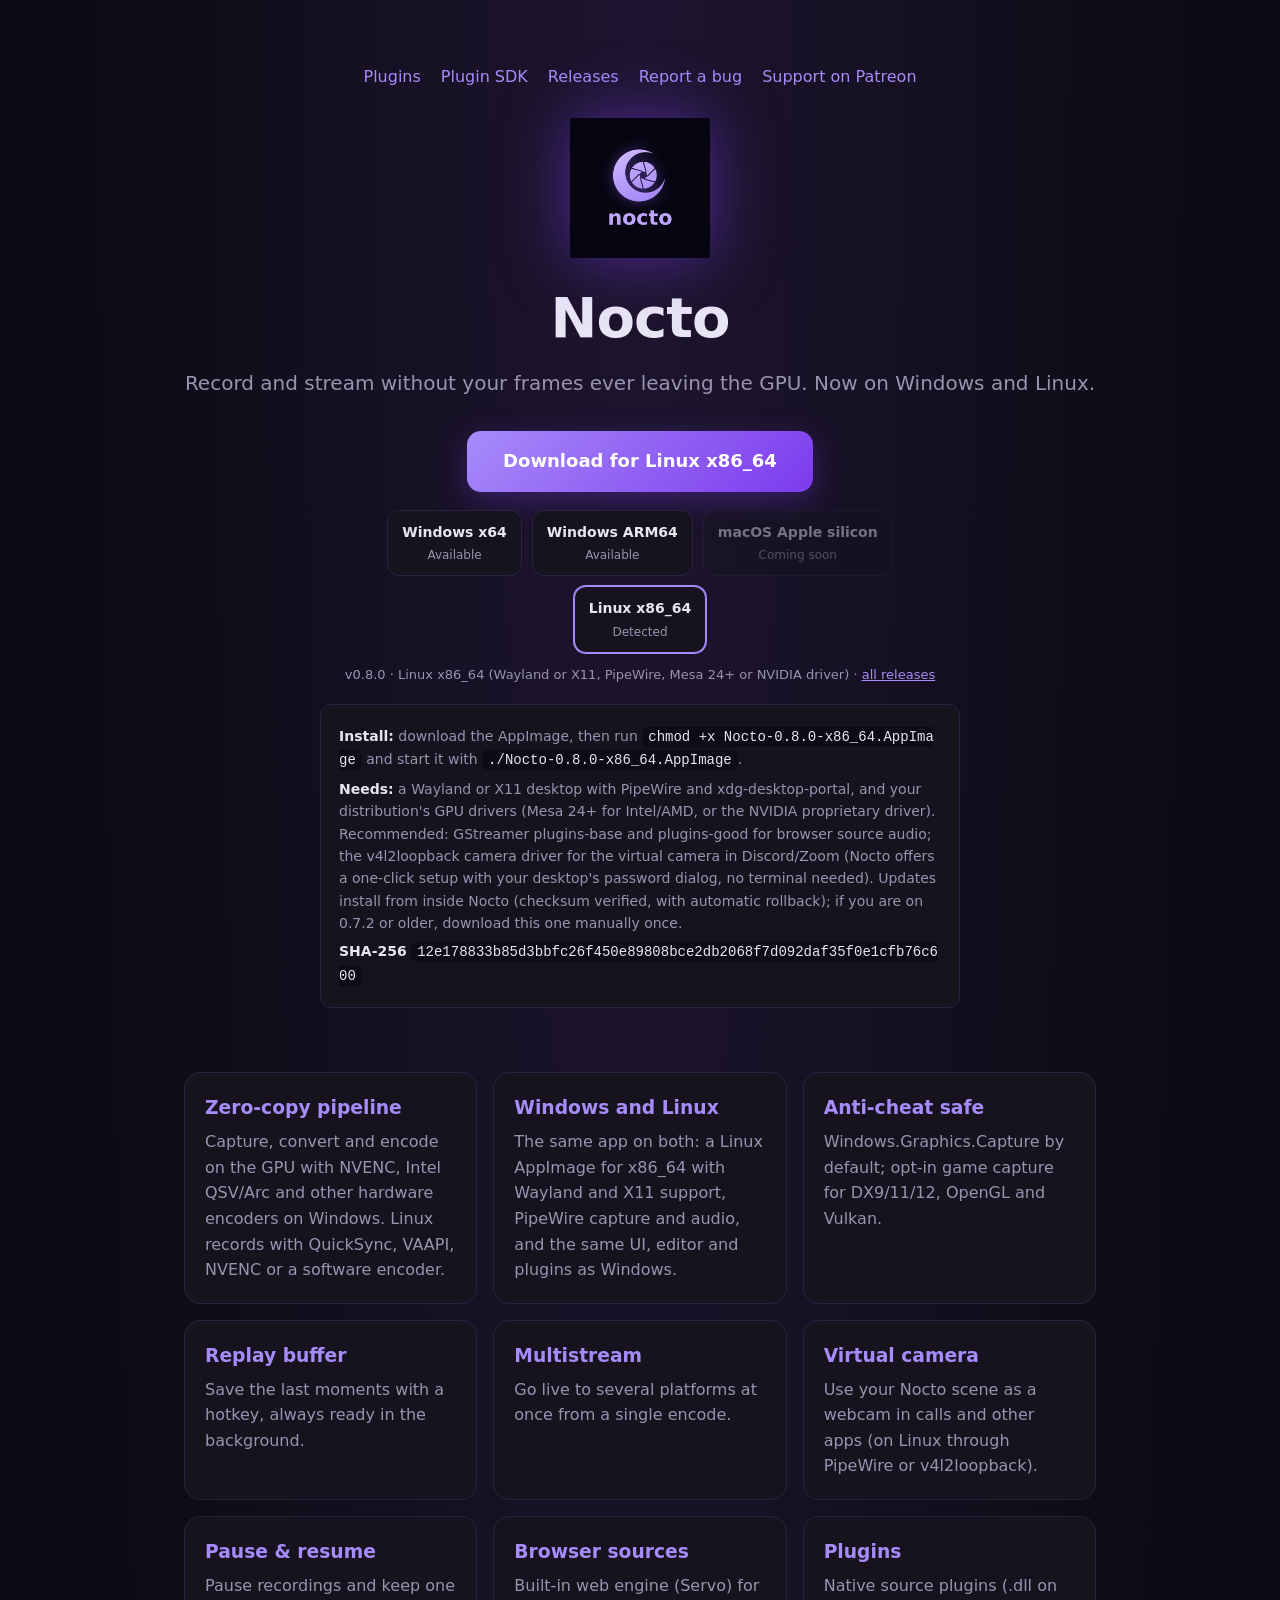
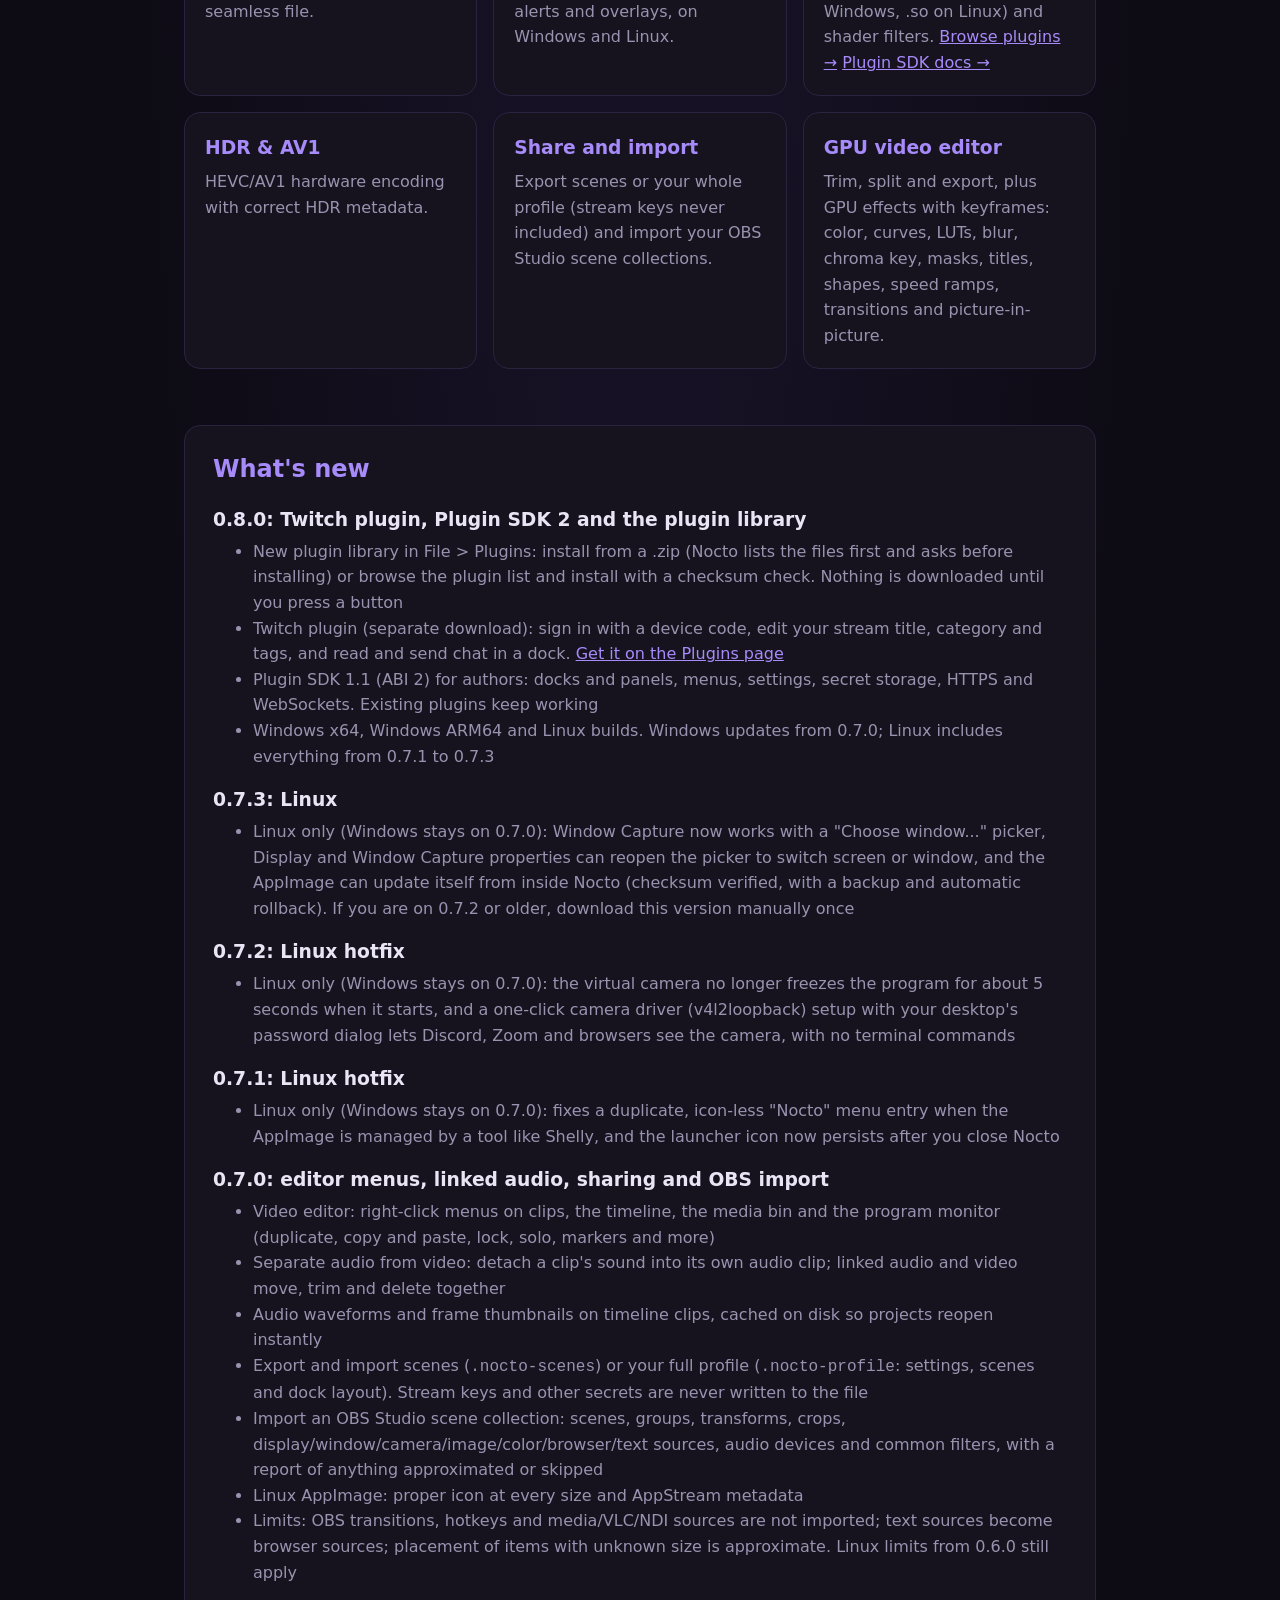
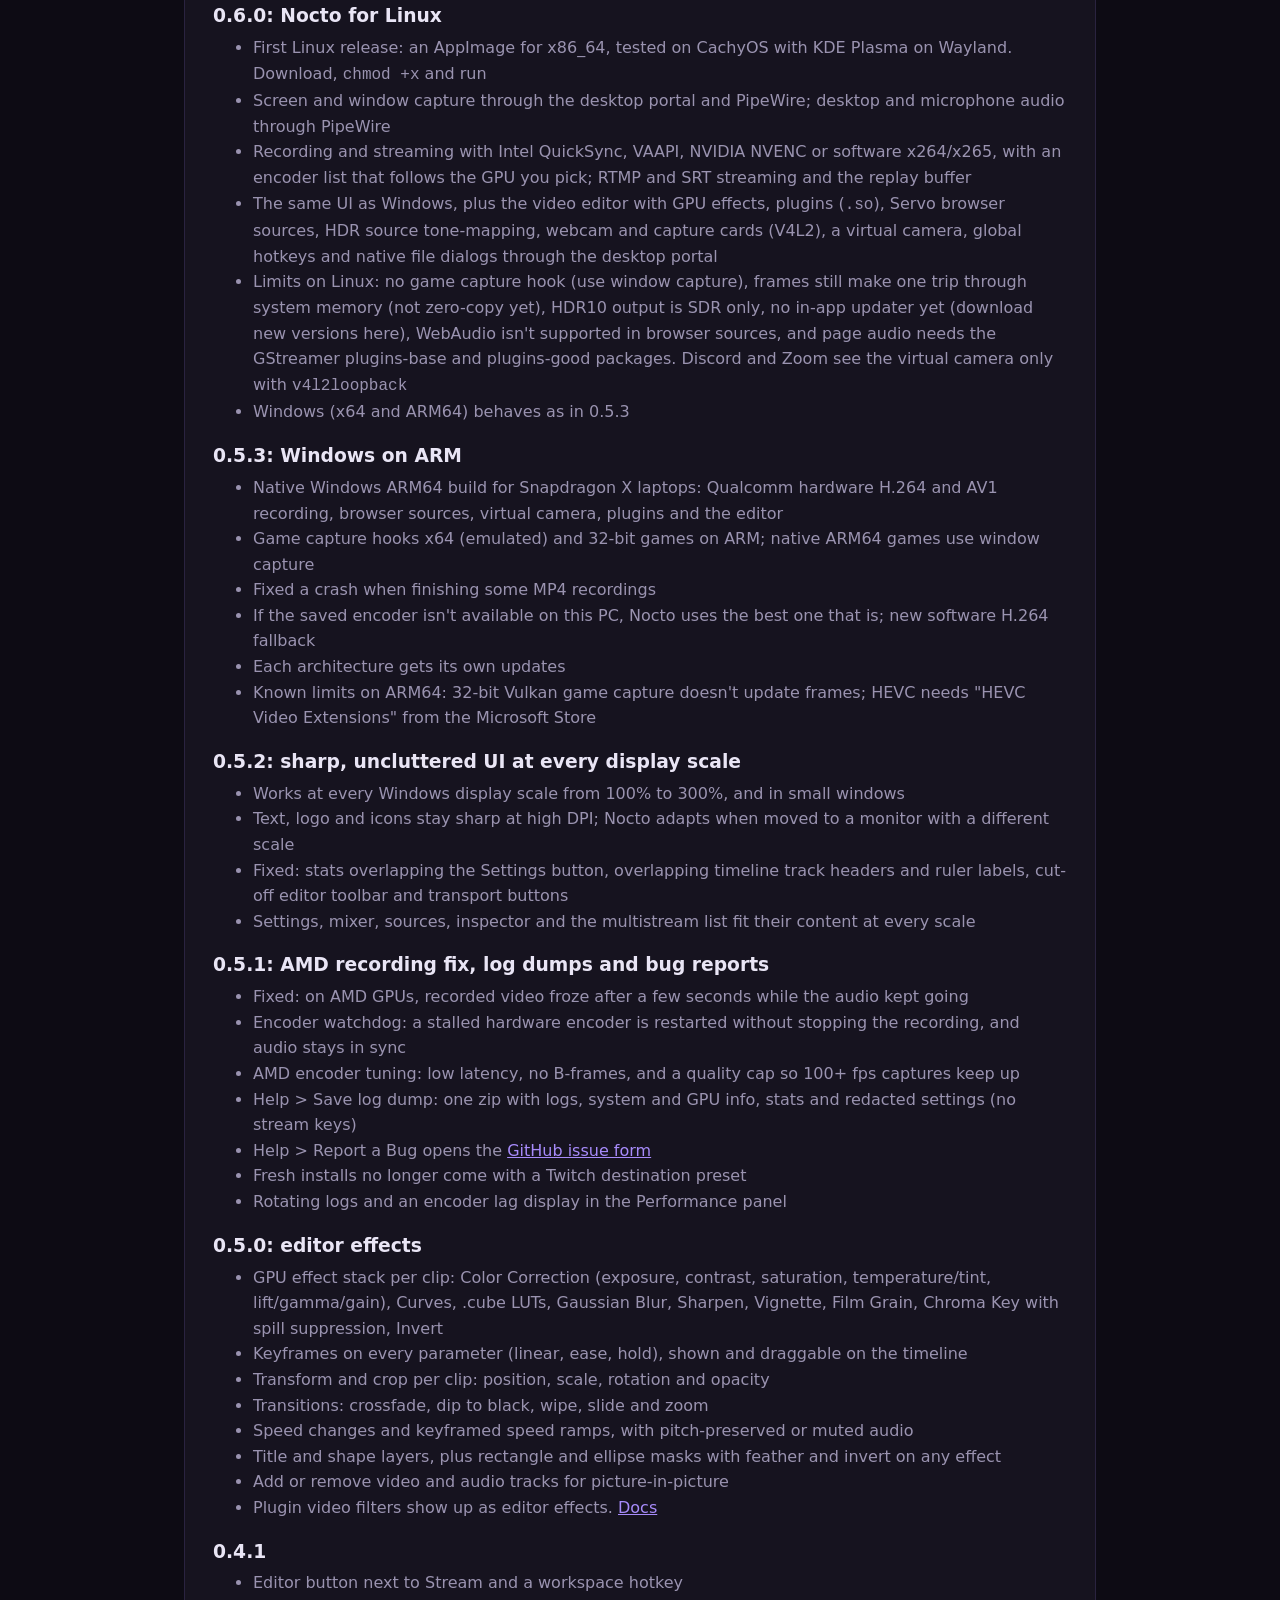
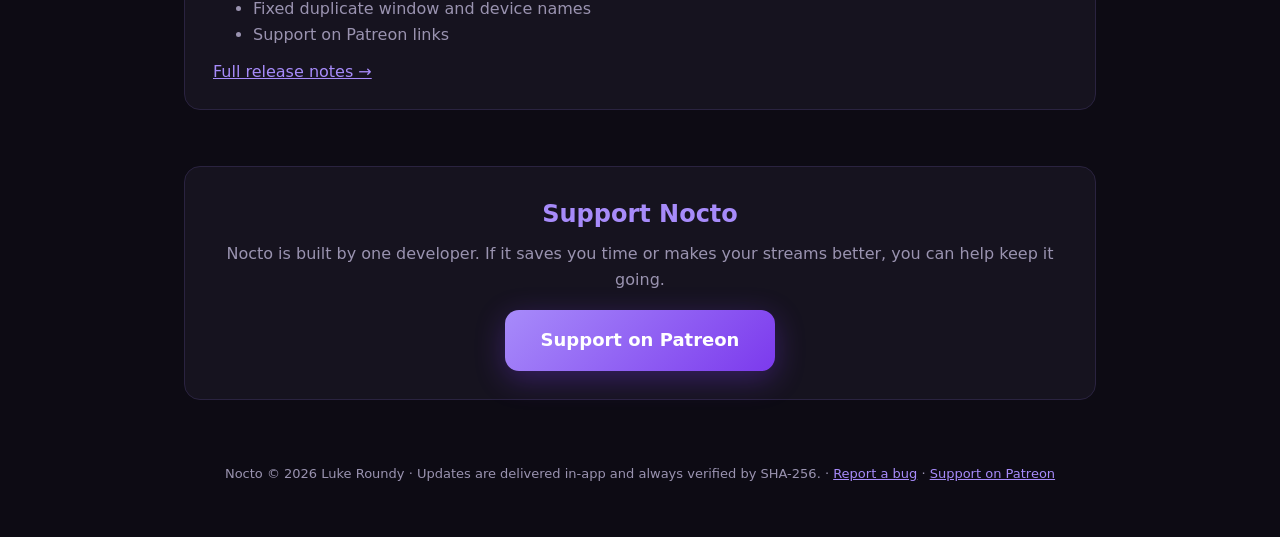
==== commit 9769cefc: "Release 0.8.0: Windows x64/ARM64 + Linux, Twitch plugin zips, plugin library, release notes" ====
--- a/index.html
+++ b/index.html
@@ -16,9 +16,9 @@
 </style></head><body><main><nav style="display:flex;gap:20px;justify-content:center;margin-bottom:28px"><a href="plugin-library.html" style="color:var(--v);text-decoration:none">Plugins</a><a href="plugins.html" style="color:var(--v);text-decoration:none">Plugin SDK</a><a href="https://github.com/lukeroundy/nocto-releases/releases" style="color:var(--v);text-decoration:none">Releases</a><a href="https://github.com/lukeroundy/nocto-releases/issues/new/choose" target="_blank" rel="noopener" style="color:var(--v);text-decoration:none">Report a bug</a><a href="https://www.patreon.com/noctoapp" target="_blank" rel="noopener" style="color:var(--v);text-decoration:none">Support on Patreon</a></nav>
 
 <header><img src="assets/logo.png" alt="Nocto moon logo"><h1>Nocto</h1><p class="tag">Record and stream without your frames ever leaving the GPU. Now on Windows and Linux.</p>
-<a class="btn" id="dl" href="https://github.com/lukeroundy/nocto-releases/releases/download/v0.7.0/Nocto-Setup-0.7.0.exe">Download for Windows</a>
+<a class="btn" id="dl" href="https://github.com/lukeroundy/nocto-releases/releases/download/v0.8.0/Nocto-Setup-0.8.0.exe">Download for Windows</a>
 <div class="pk" id="pk" role="radiogroup" aria-label="Choose your platform"></div>
-<p class="small" id="ver">v0.7.0 &middot; Windows 10/11 x64 &middot; <a href="https://github.com/lukeroundy/nocto-releases/releases">all releases</a></p>
+<p class="small" id="ver">v0.8.0 &middot; Windows 10/11 x64 &middot; <a href="https://github.com/lukeroundy/nocto-releases/releases">all releases</a></p>
 <div class="inst" id="inst" hidden></div></header>
 <section class="grid">
 <div class="f"><h3>Zero-copy pipeline</h3><p>Capture, convert and encode on the GPU with NVENC, Intel QSV/Arc and other hardware encoders on Windows. Linux records with QuickSync, VAAPI, NVENC or a software encoder.</p></div>
@@ -36,6 +36,13 @@
 </section>
 <section style="margin-top:56px;background:var(--card);border:1px solid #2a2340;border-radius:16px;padding:24px 28px">
 <h2 style="margin:0 0 8px;color:var(--v)">What's new</h2>
+<h3 style="margin:16px 0 4px">0.8.0: Twitch plugin, Plugin SDK 2 and the plugin library</h3>
+<ul style="color:var(--m);margin:0">
+<li>New plugin library in File &gt; Plugins: install from a .zip (Nocto lists the files first and asks before installing) or browse the plugin list and install with a checksum check. Nothing is downloaded until you press a button</li>
+<li>Twitch plugin (separate download): sign in with a device code, edit your stream title, category and tags, and read and send chat in a dock. <a style="color:var(--v)" href="plugin-library.html">Get it on the Plugins page</a></li>
+<li>Plugin SDK 1.1 (ABI 2) for authors: docks and panels, menus, settings, secret storage, HTTPS and WebSockets. Existing plugins keep working</li>
+<li>Windows x64, Windows ARM64 and Linux builds. Windows updates from 0.7.0; Linux includes everything from 0.7.1 to 0.7.3</li>
+</ul>
 <h3 style="margin:16px 0 4px">0.7.3: Linux</h3>
 <ul style="color:var(--m);margin:0">
 <li>Linux only (Windows stays on 0.7.0): Window Capture now works with a "Choose window..." picker, Display and Window Capture properties can reopen the picker to switch screen or window, and the AppImage can update itself from inside Nocto (checksum verified, with a backup and automatic rollback). If you are on 0.7.2 or older, download this version manually once</li>
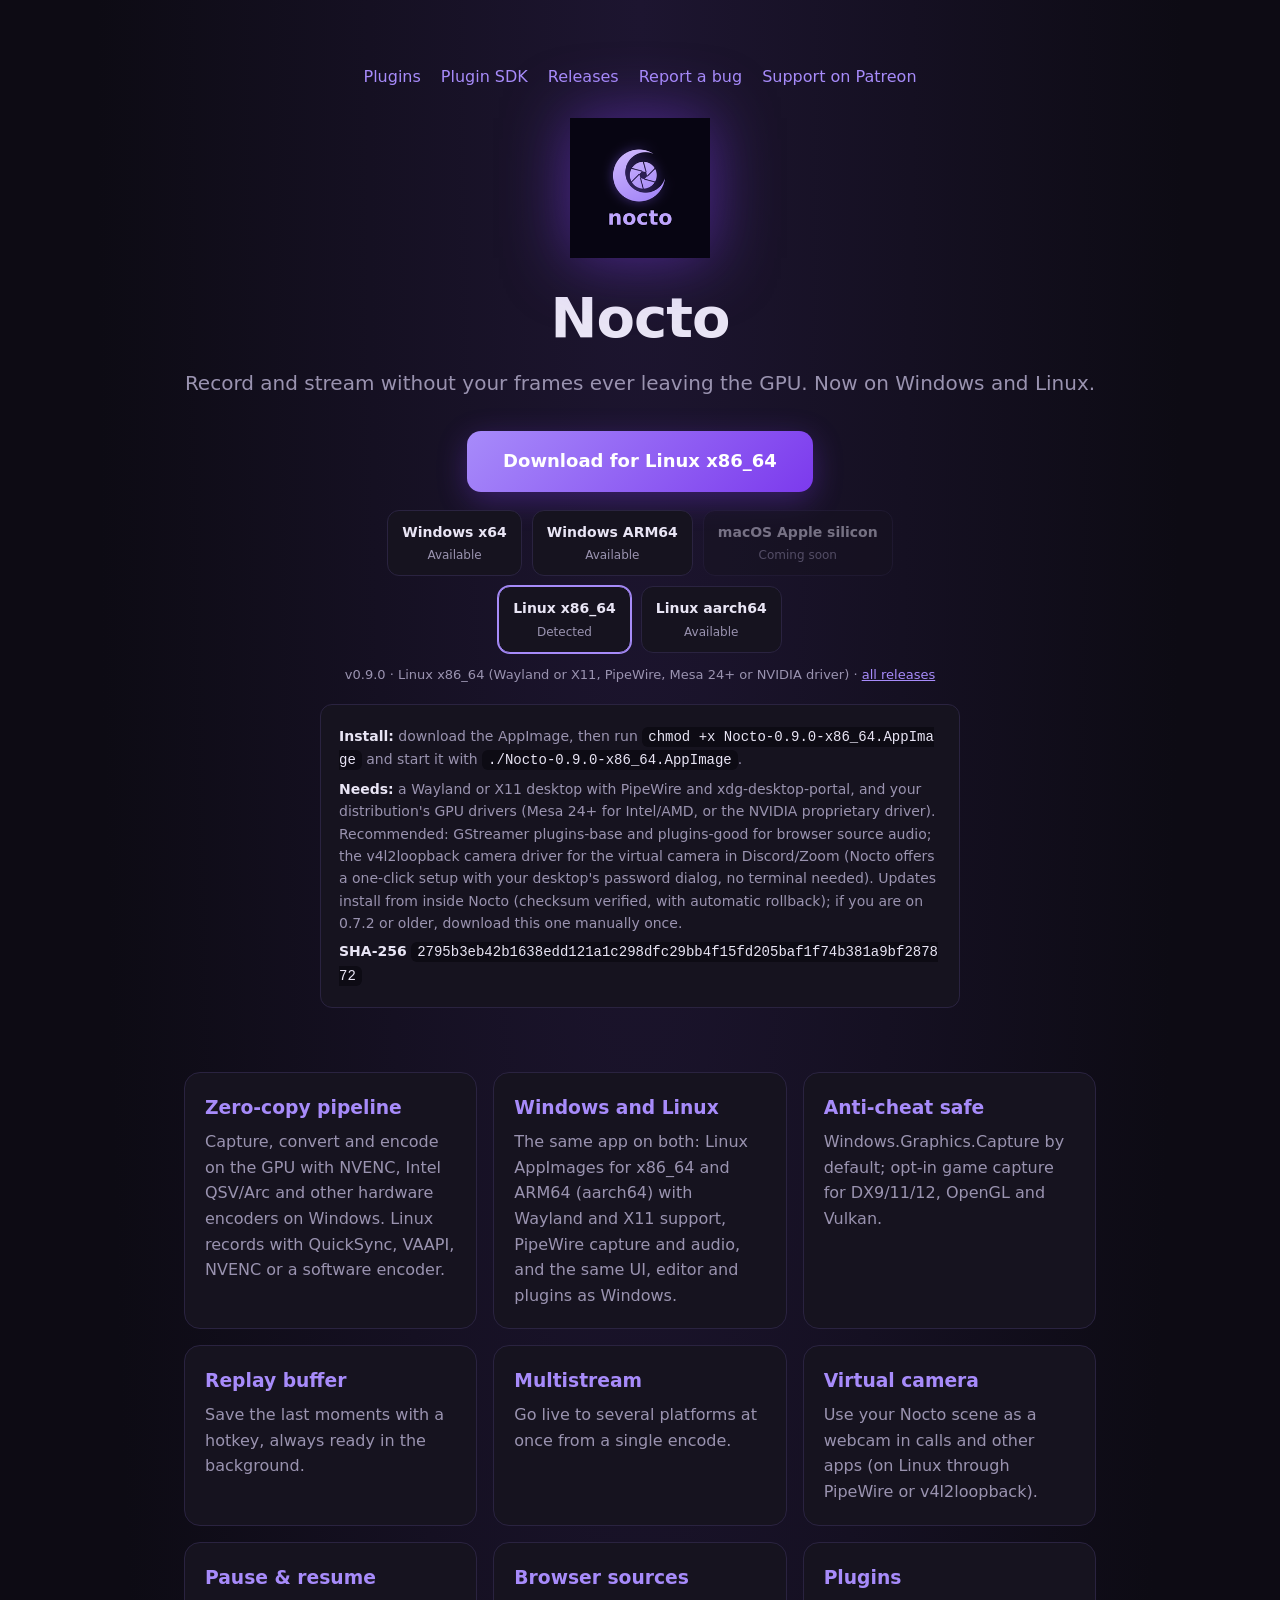
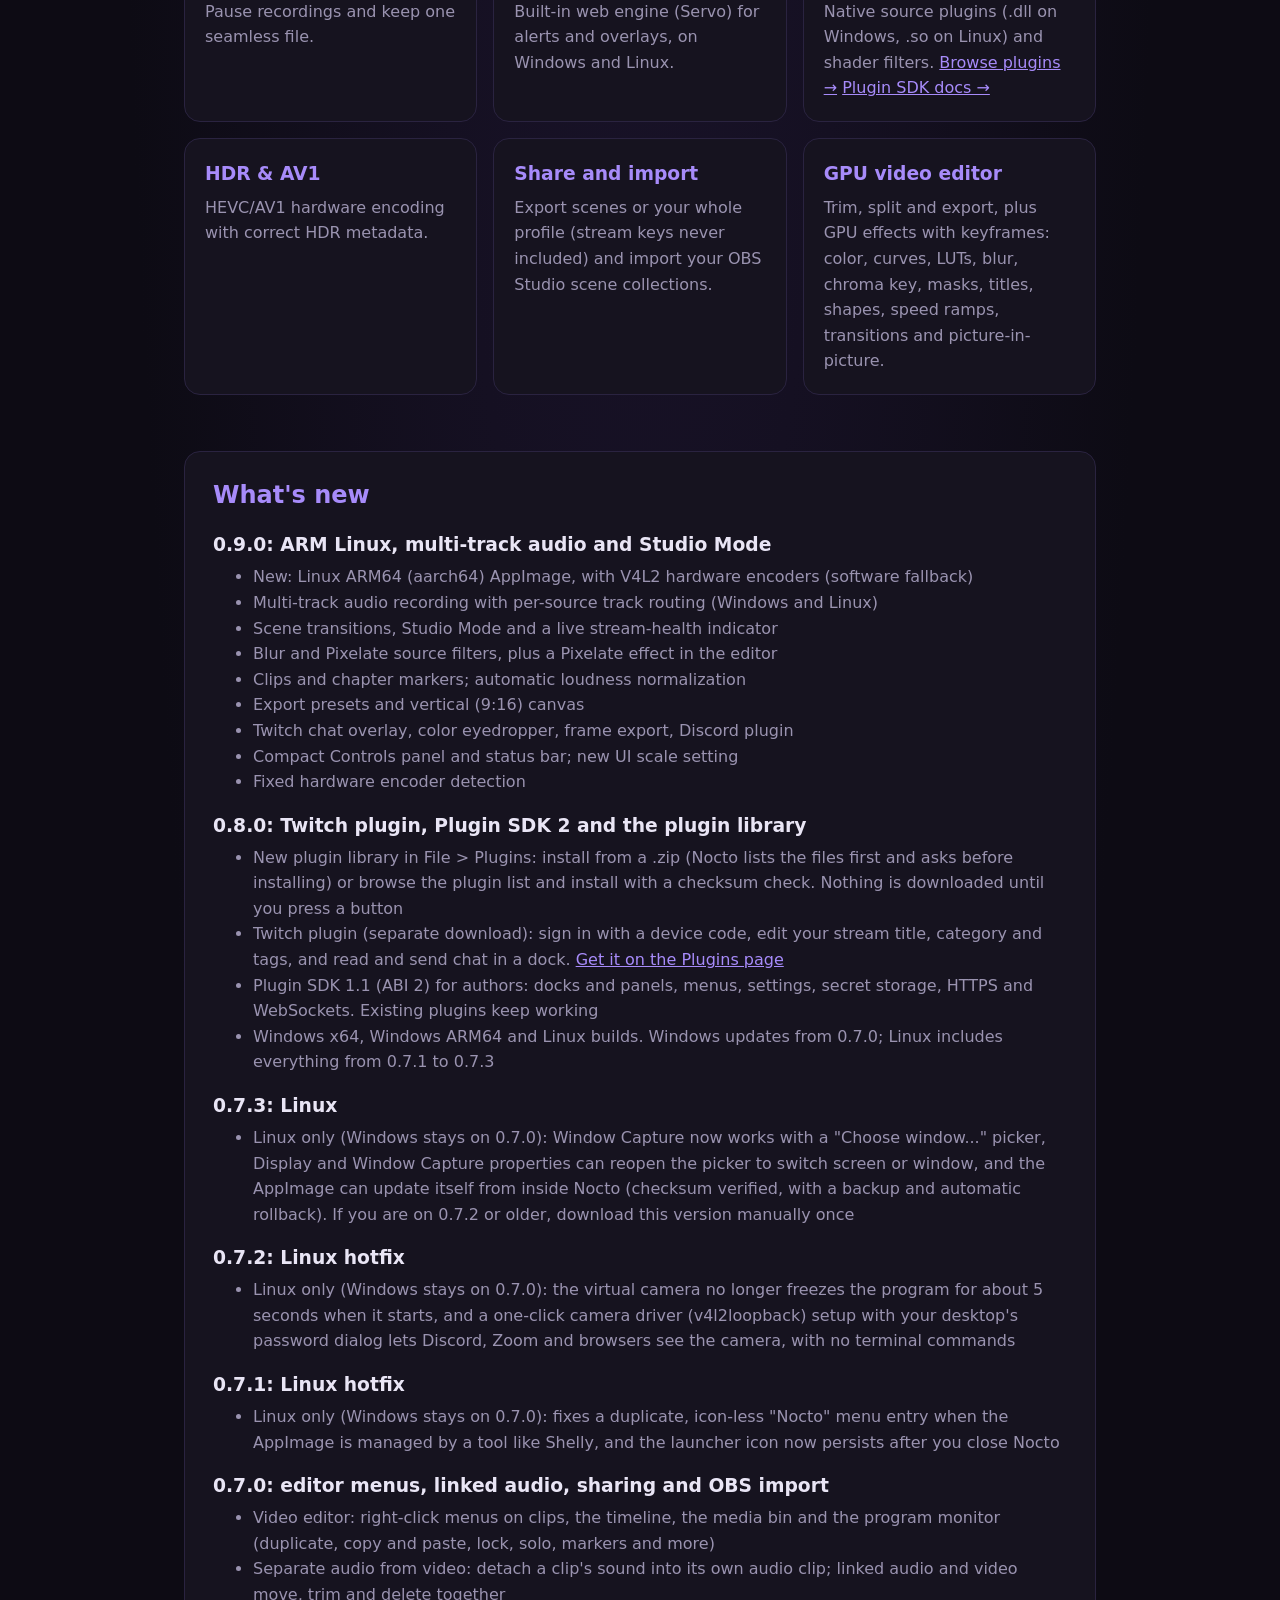
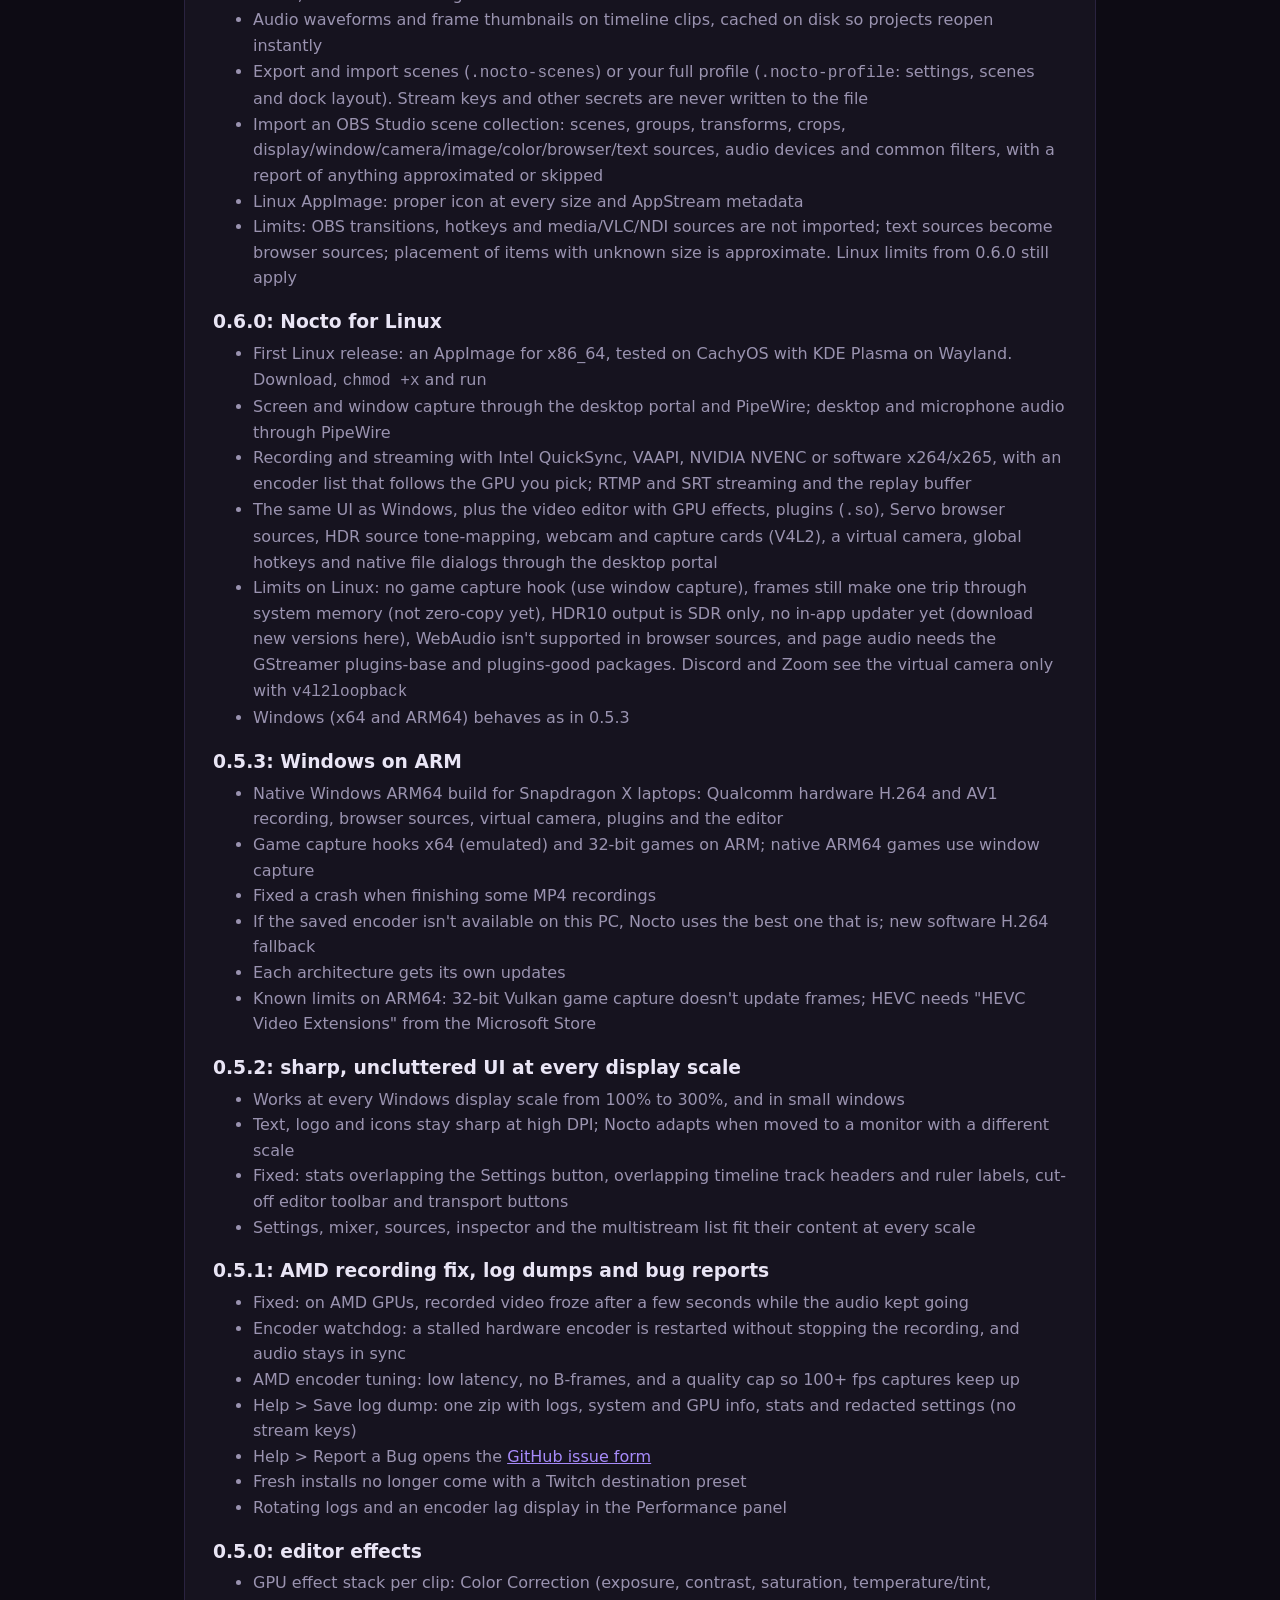
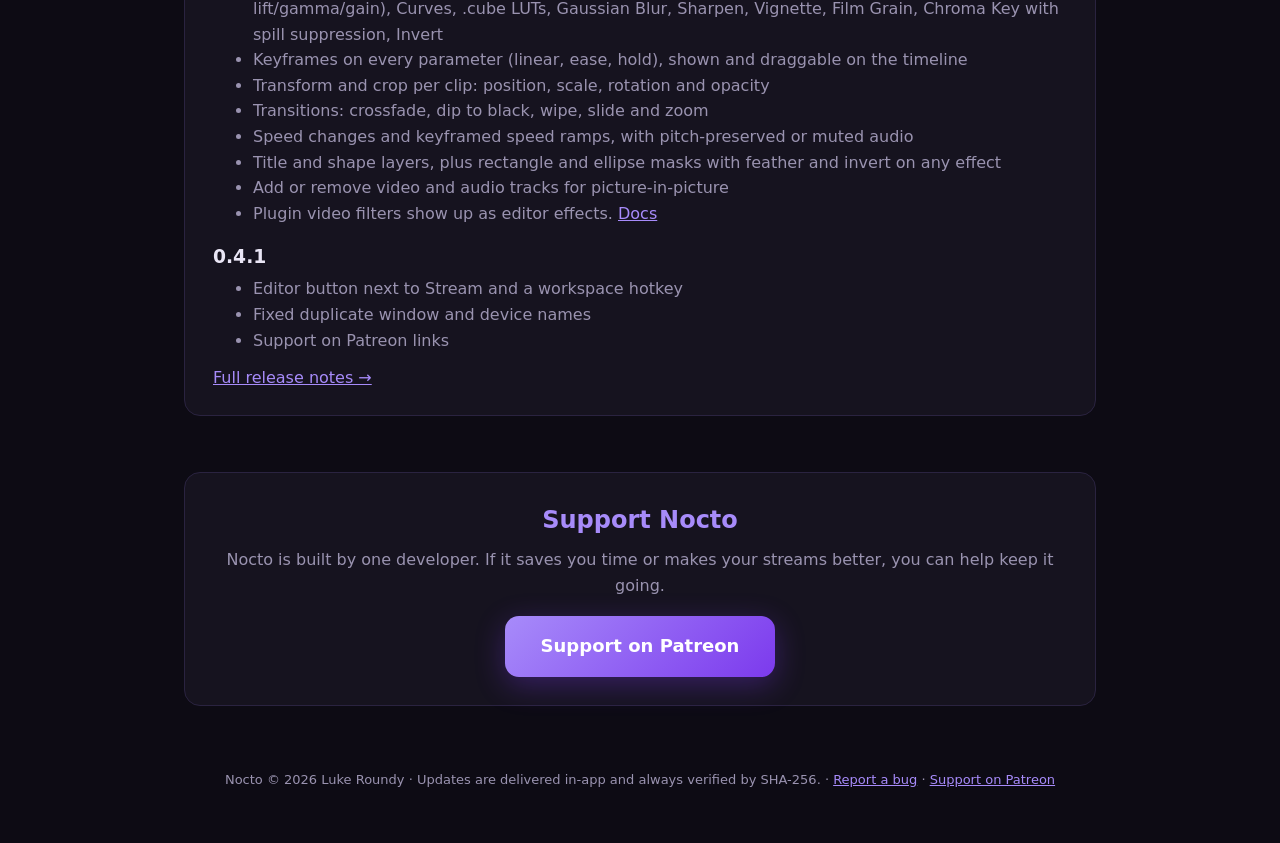
==== commit 969bc7fd: "Release 0.9.0: latest.json (all platforms incl. Linux ARM64), site lists ARM Linux, release notes" ====
--- a/index.html
+++ b/index.html
@@ -16,13 +16,13 @@
 </style></head><body><main><nav style="display:flex;gap:20px;justify-content:center;margin-bottom:28px"><a href="plugin-library.html" style="color:var(--v);text-decoration:none">Plugins</a><a href="plugins.html" style="color:var(--v);text-decoration:none">Plugin SDK</a><a href="https://github.com/lukeroundy/nocto-releases/releases" style="color:var(--v);text-decoration:none">Releases</a><a href="https://github.com/lukeroundy/nocto-releases/issues/new/choose" target="_blank" rel="noopener" style="color:var(--v);text-decoration:none">Report a bug</a><a href="https://www.patreon.com/noctoapp" target="_blank" rel="noopener" style="color:var(--v);text-decoration:none">Support on Patreon</a></nav>
 
 <header><img src="assets/logo.png" alt="Nocto moon logo"><h1>Nocto</h1><p class="tag">Record and stream without your frames ever leaving the GPU. Now on Windows and Linux.</p>
-<a class="btn" id="dl" href="https://github.com/lukeroundy/nocto-releases/releases/download/v0.8.0/Nocto-Setup-0.8.0.exe">Download for Windows</a>
+<a class="btn" id="dl" href="https://github.com/lukeroundy/nocto-releases/releases/download/v0.9.0/Nocto-Setup-0.9.0.exe">Download for Windows</a>
 <div class="pk" id="pk" role="radiogroup" aria-label="Choose your platform"></div>
-<p class="small" id="ver">v0.8.0 &middot; Windows 10/11 x64 &middot; <a href="https://github.com/lukeroundy/nocto-releases/releases">all releases</a></p>
+<p class="small" id="ver">v0.9.0 &middot; Windows 10/11 x64 &middot; <a href="https://github.com/lukeroundy/nocto-releases/releases">all releases</a></p>
 <div class="inst" id="inst" hidden></div></header>
 <section class="grid">
 <div class="f"><h3>Zero-copy pipeline</h3><p>Capture, convert and encode on the GPU with NVENC, Intel QSV/Arc and other hardware encoders on Windows. Linux records with QuickSync, VAAPI, NVENC or a software encoder.</p></div>
-<div class="f"><h3>Windows and Linux</h3><p>The same app on both: a Linux AppImage for x86_64 with Wayland and X11 support, PipeWire capture and audio, and the same UI, editor and plugins as Windows.</p></div>
+<div class="f"><h3>Windows and Linux</h3><p>The same app on both: Linux AppImages for x86_64 and ARM64 (aarch64) with Wayland and X11 support, PipeWire capture and audio, and the same UI, editor and plugins as Windows.</p></div>
 <div class="f"><h3>Anti-cheat safe</h3><p>Windows.Graphics.Capture by default; opt-in game capture for DX9/11/12, OpenGL and Vulkan.</p></div>
 <div class="f"><h3>Replay buffer</h3><p>Save the last moments with a hotkey, always ready in the background.</p></div>
 <div class="f"><h3>Multistream</h3><p>Go live to several platforms at once from a single encode.</p></div>
@@ -36,6 +36,18 @@
 </section>
 <section style="margin-top:56px;background:var(--card);border:1px solid #2a2340;border-radius:16px;padding:24px 28px">
 <h2 style="margin:0 0 8px;color:var(--v)">What's new</h2>
+<h3 style="margin:16px 0 4px">0.9.0: ARM Linux, multi-track audio and Studio Mode</h3>
+<ul style="color:var(--m);margin:0">
+<li>New: Linux ARM64 (aarch64) AppImage, with V4L2 hardware encoders (software fallback)</li>
+<li>Multi-track audio recording with per-source track routing (Windows and Linux)</li>
+<li>Scene transitions, Studio Mode and a live stream-health indicator</li>
+<li>Blur and Pixelate source filters, plus a Pixelate effect in the editor</li>
+<li>Clips and chapter markers; automatic loudness normalization</li>
+<li>Export presets and vertical (9:16) canvas</li>
+<li>Twitch chat overlay, color eyedropper, frame export, Discord plugin</li>
+<li>Compact Controls panel and status bar; new UI scale setting</li>
+<li>Fixed hardware encoder detection</li>
+</ul>
 <h3 style="margin:16px 0 4px">0.8.0: Twitch plugin, Plugin SDK 2 and the plugin library</h3>
 <ul style="color:var(--m);margin:0">
 <li>New plugin library in File &gt; Plugins: install from a .zip (Nocto lists the files first and asks before installing) or browse the plugin list and install with a checksum check. Nothing is downloaded until you press a button</li>
@@ -122,7 +134,7 @@
 <footer>Nocto &copy; 2026 Luke Roundy &middot; Updates are delivered in-app and always verified by SHA-256. &middot; <a style="color:var(--v)" href="https://github.com/lukeroundy/nocto-releases/issues/new/choose">Report a bug</a> &middot; <a style="color:var(--v)" href="https://www.patreon.com/noctoapp" target="_blank" rel="noopener">Support on Patreon</a></footer>
 </main><script>
 // Platform picker: driven by latest.json "platforms" (add an entry to add an OS/arch; status "available" needs url).
-const PREF=['windows-x64','windows-arm64','macos-arm64','linux-x64'];
+const PREF=['windows-x64','windows-arm64','macos-arm64','linux-x64','linux-arm64'];
 function detect(){const ua=navigator.userAgent;let os=/Mac/.test(ua)?'macos':/Linux|X11/.test(ua)&&!/Android/.test(ua)?'linux':'windows';
  const base=os+(os==='macos'?'-arm64':'-x64');
  if(navigator.userAgentData&&navigator.userAgentData.getHighEntropyValues)
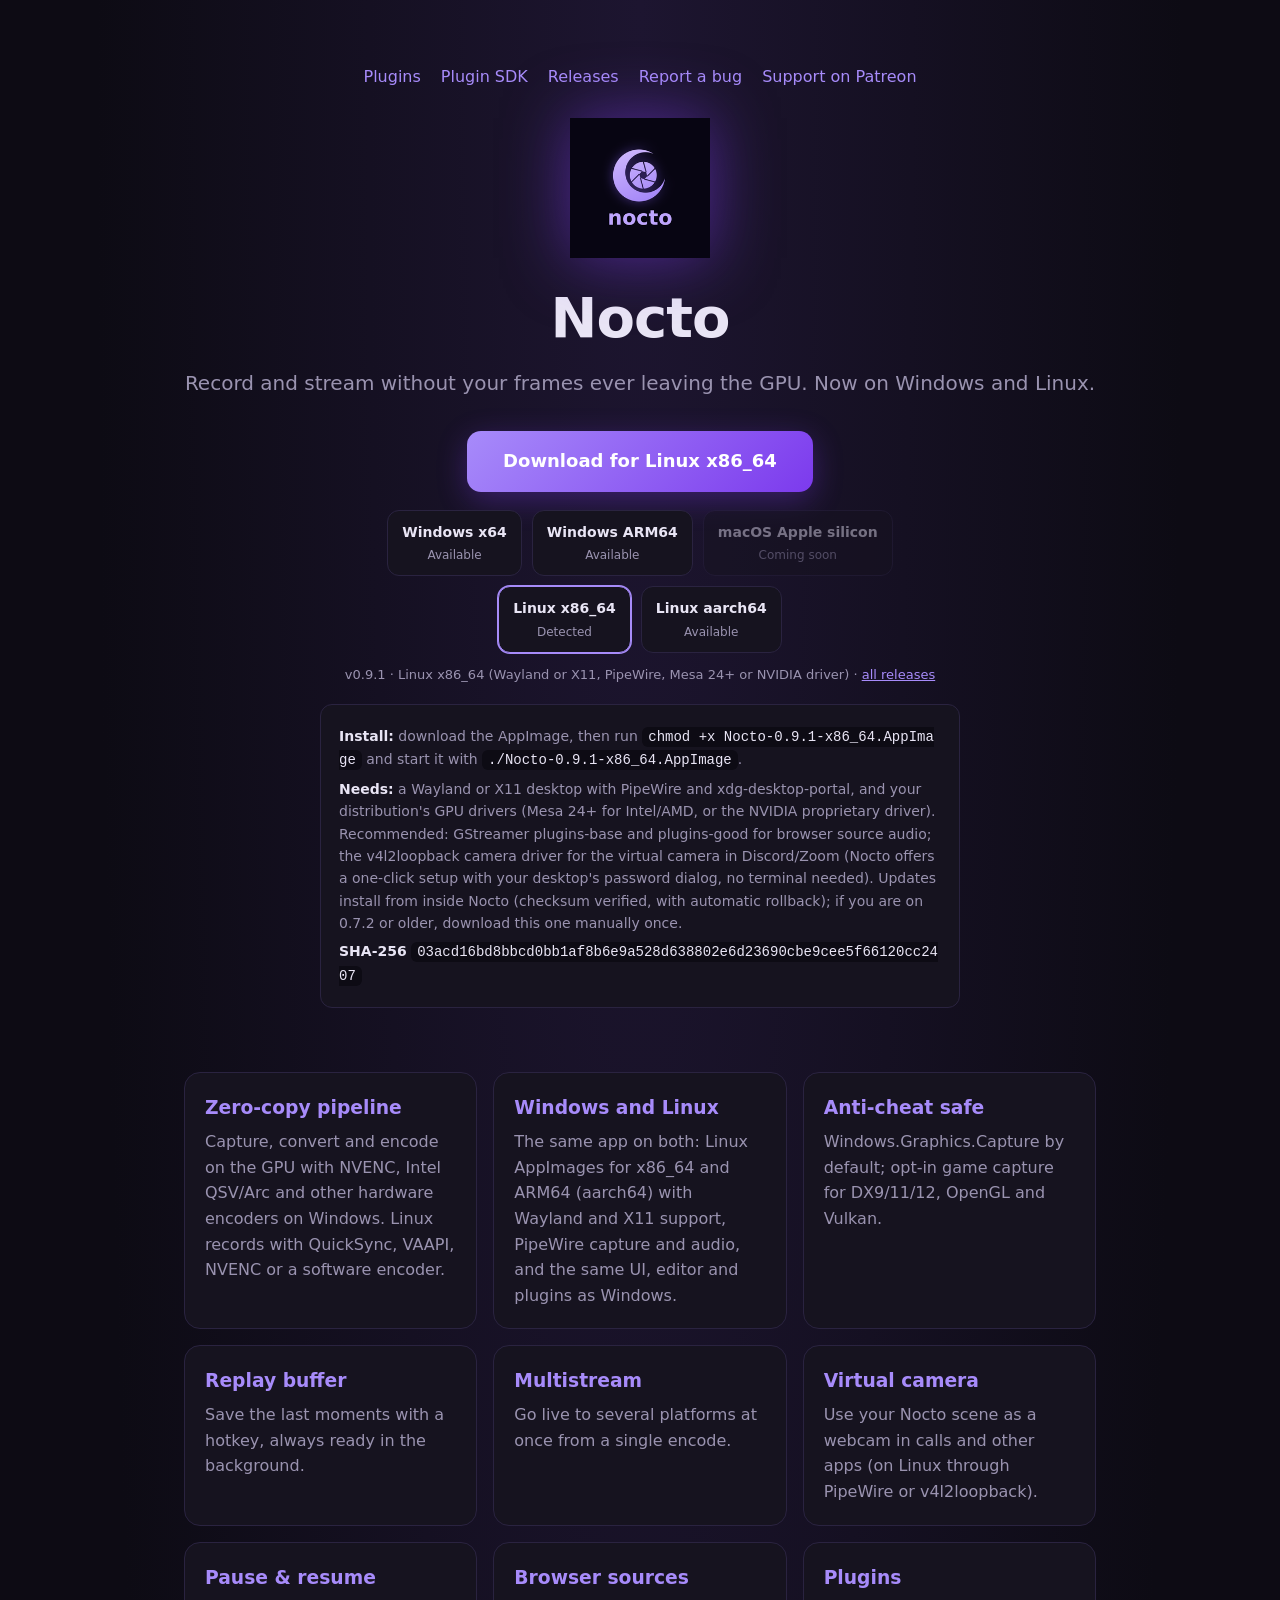
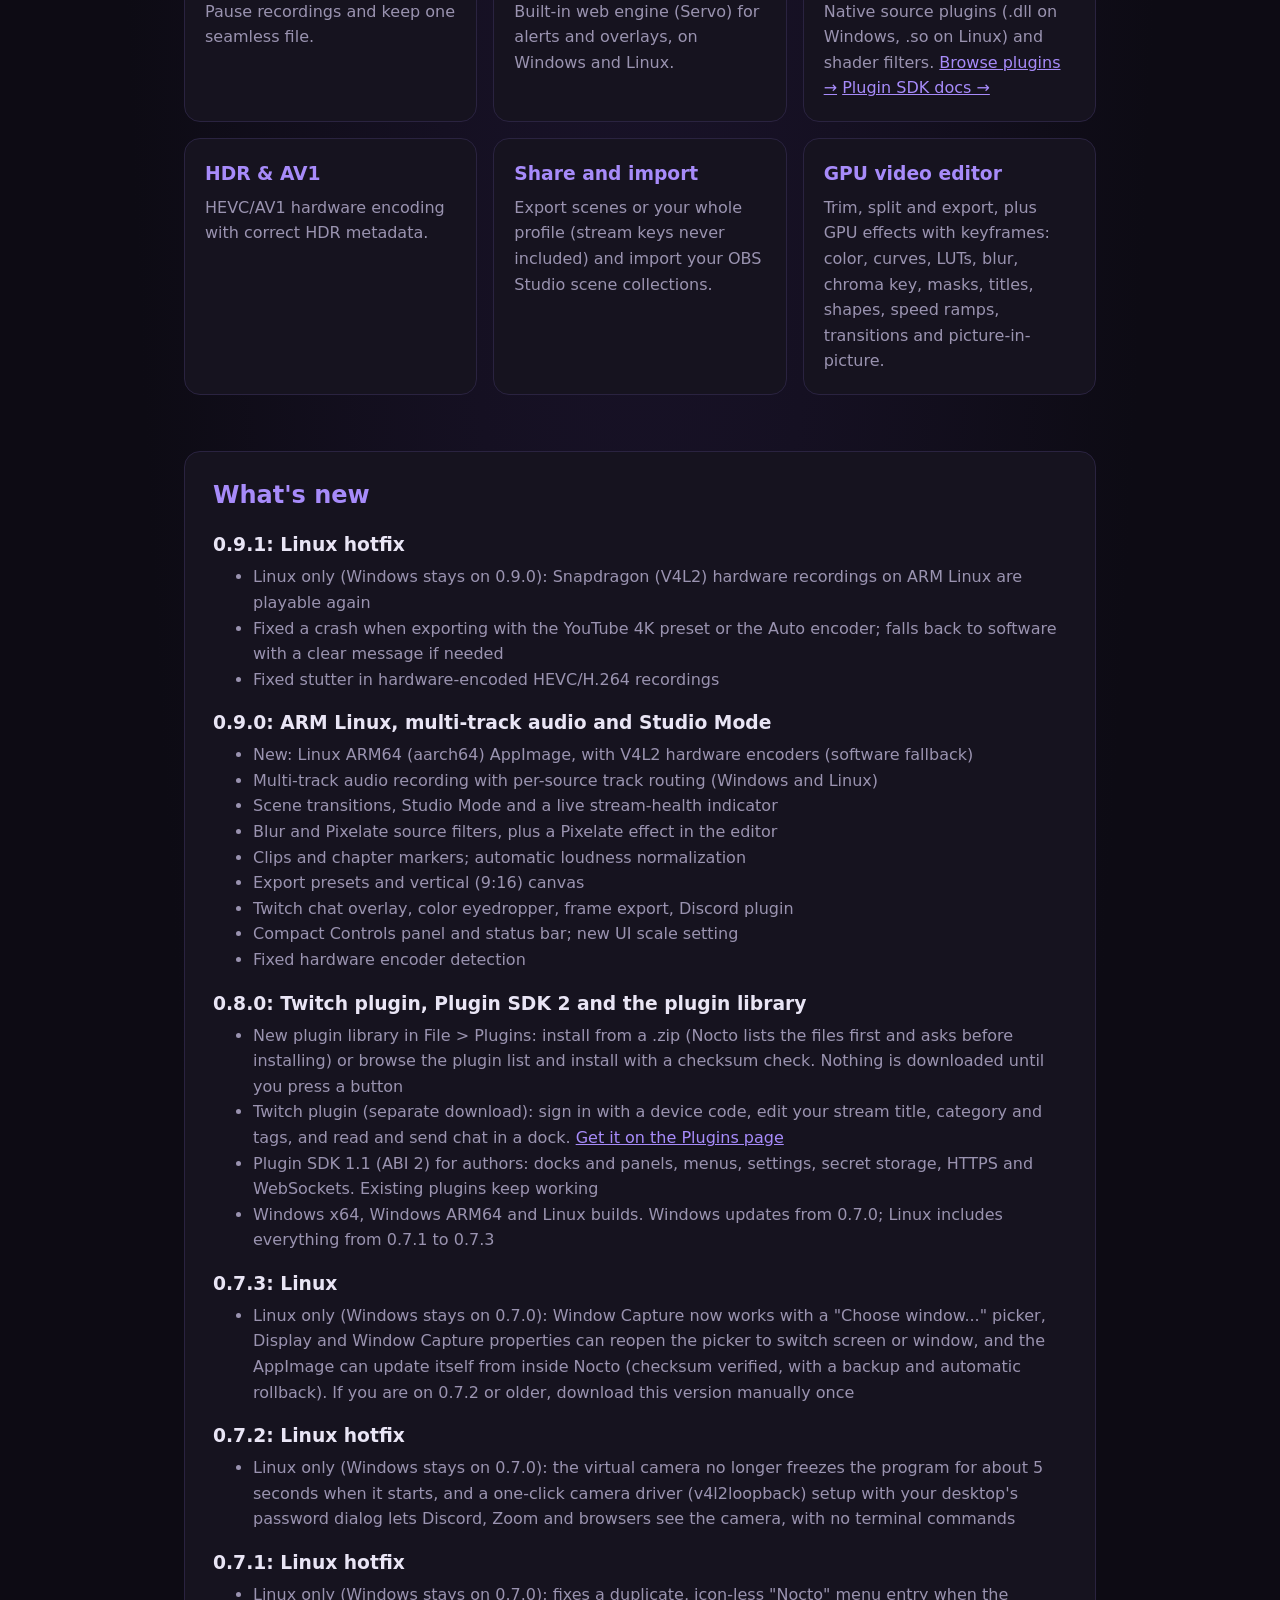
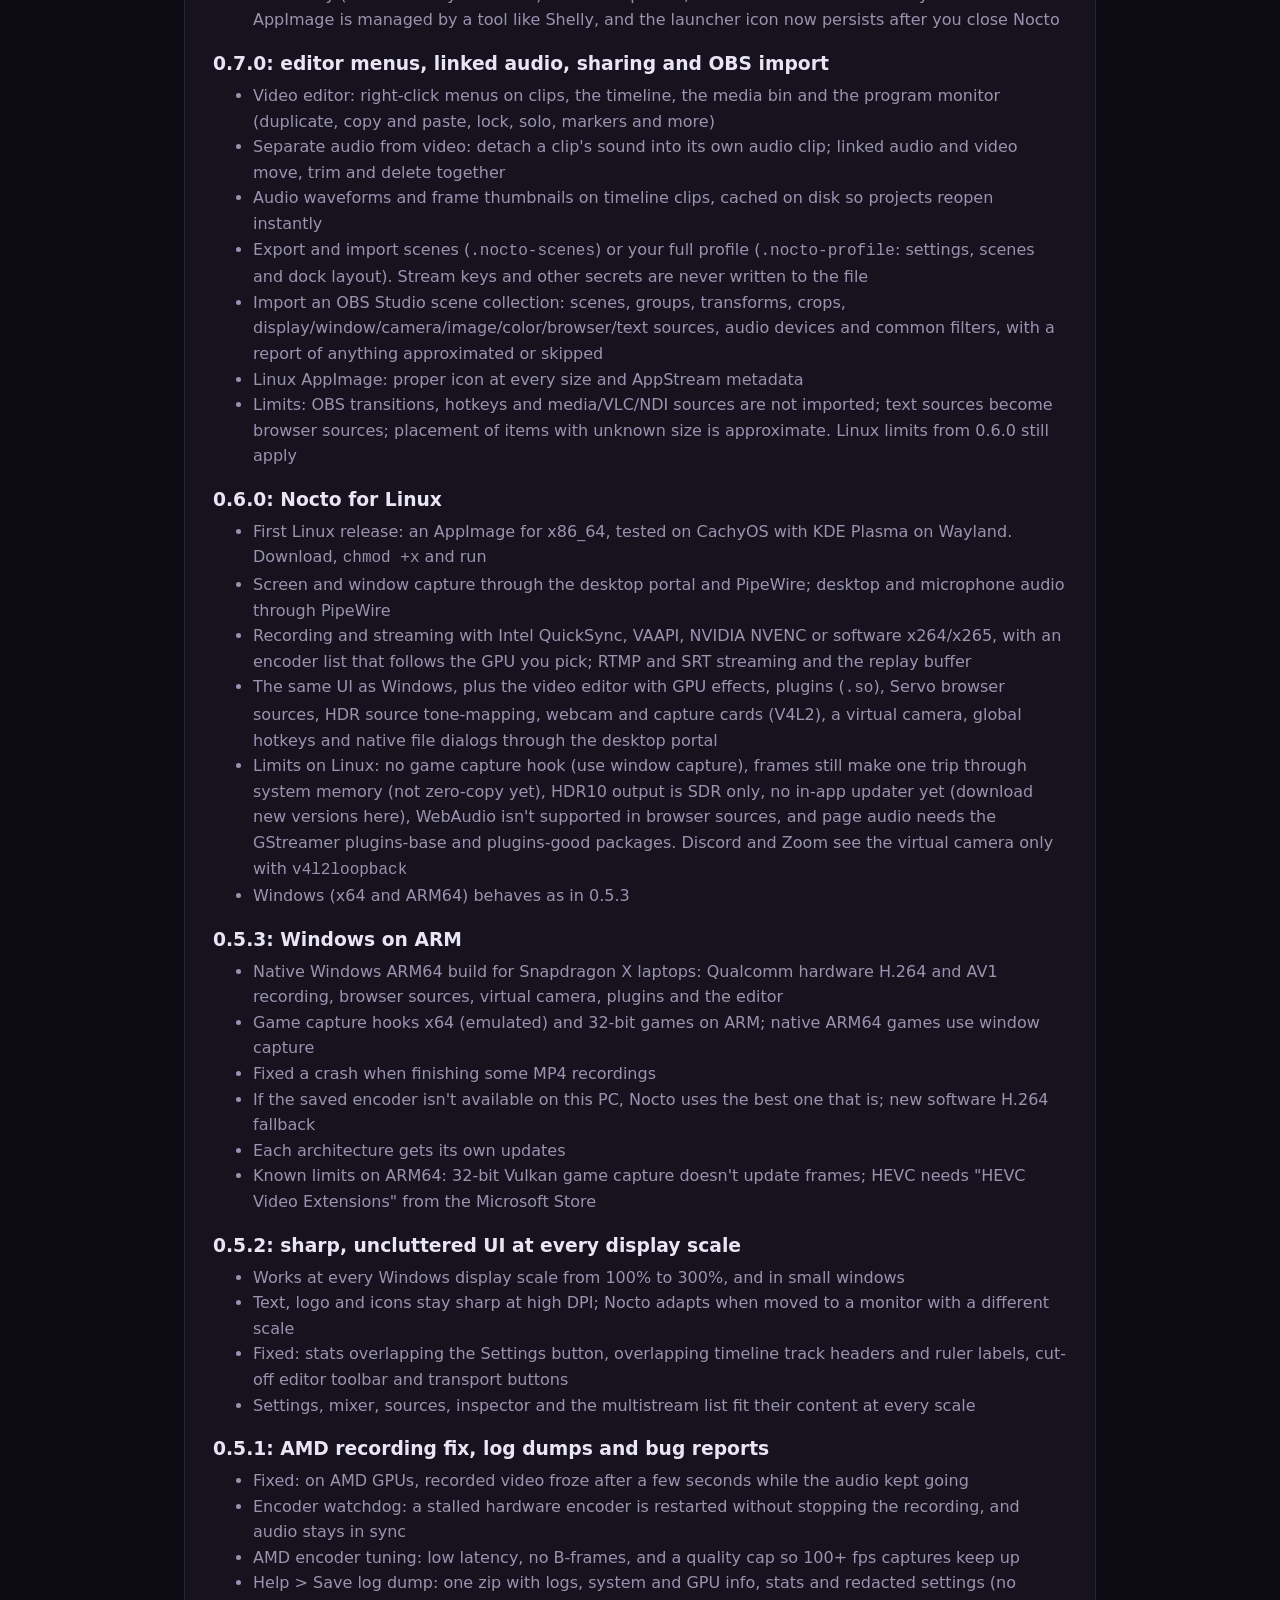
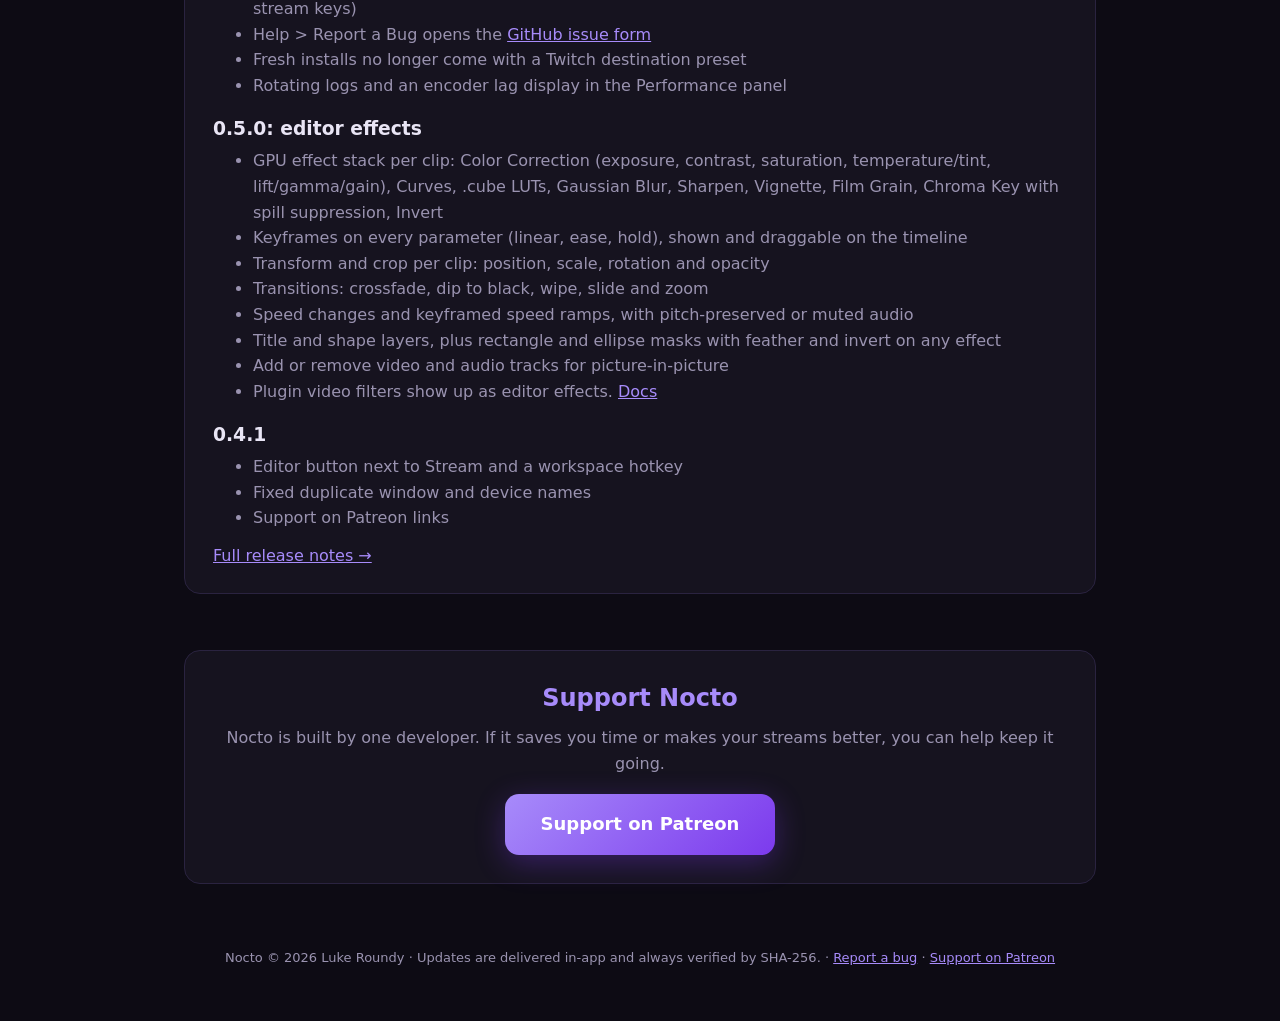
==== commit 4df8c4ea: "Release 0.9.1 (Linux hotfix): latest.json linux-x64/arm64, release notes, changelog" ====
--- a/index.html
+++ b/index.html
@@ -36,6 +36,12 @@
 </section>
 <section style="margin-top:56px;background:var(--card);border:1px solid #2a2340;border-radius:16px;padding:24px 28px">
 <h2 style="margin:0 0 8px;color:var(--v)">What's new</h2>
+<h3 style="margin:16px 0 4px">0.9.1: Linux hotfix</h3>
+<ul style="color:var(--m);margin:0">
+<li>Linux only (Windows stays on 0.9.0): Snapdragon (V4L2) hardware recordings on ARM Linux are playable again</li>
+<li>Fixed a crash when exporting with the YouTube 4K preset or the Auto encoder; falls back to software with a clear message if needed</li>
+<li>Fixed stutter in hardware-encoded HEVC/H.264 recordings</li>
+</ul>
 <h3 style="margin:16px 0 4px">0.9.0: ARM Linux, multi-track audio and Studio Mode</h3>
 <ul style="color:var(--m);margin:0">
 <li>New: Linux ARM64 (aarch64) AppImage, with V4L2 hardware encoders (software fallback)</li>
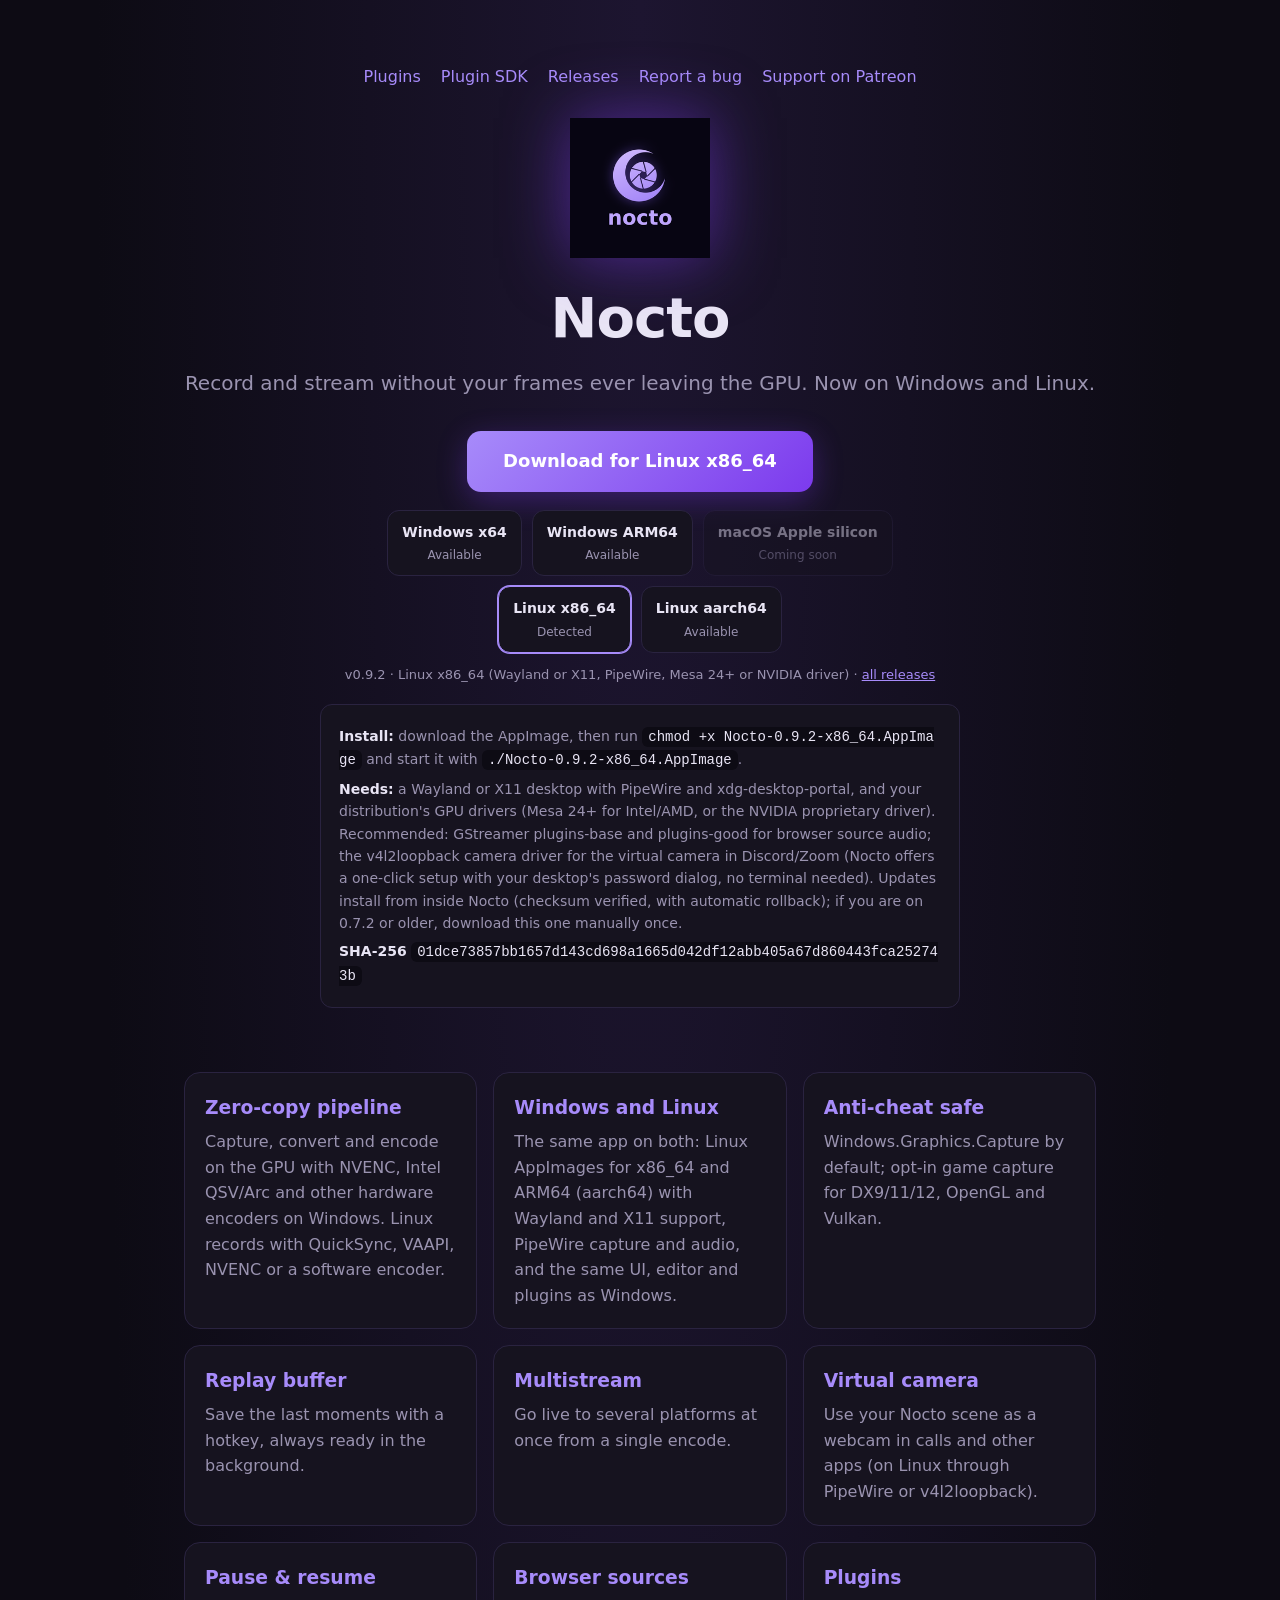
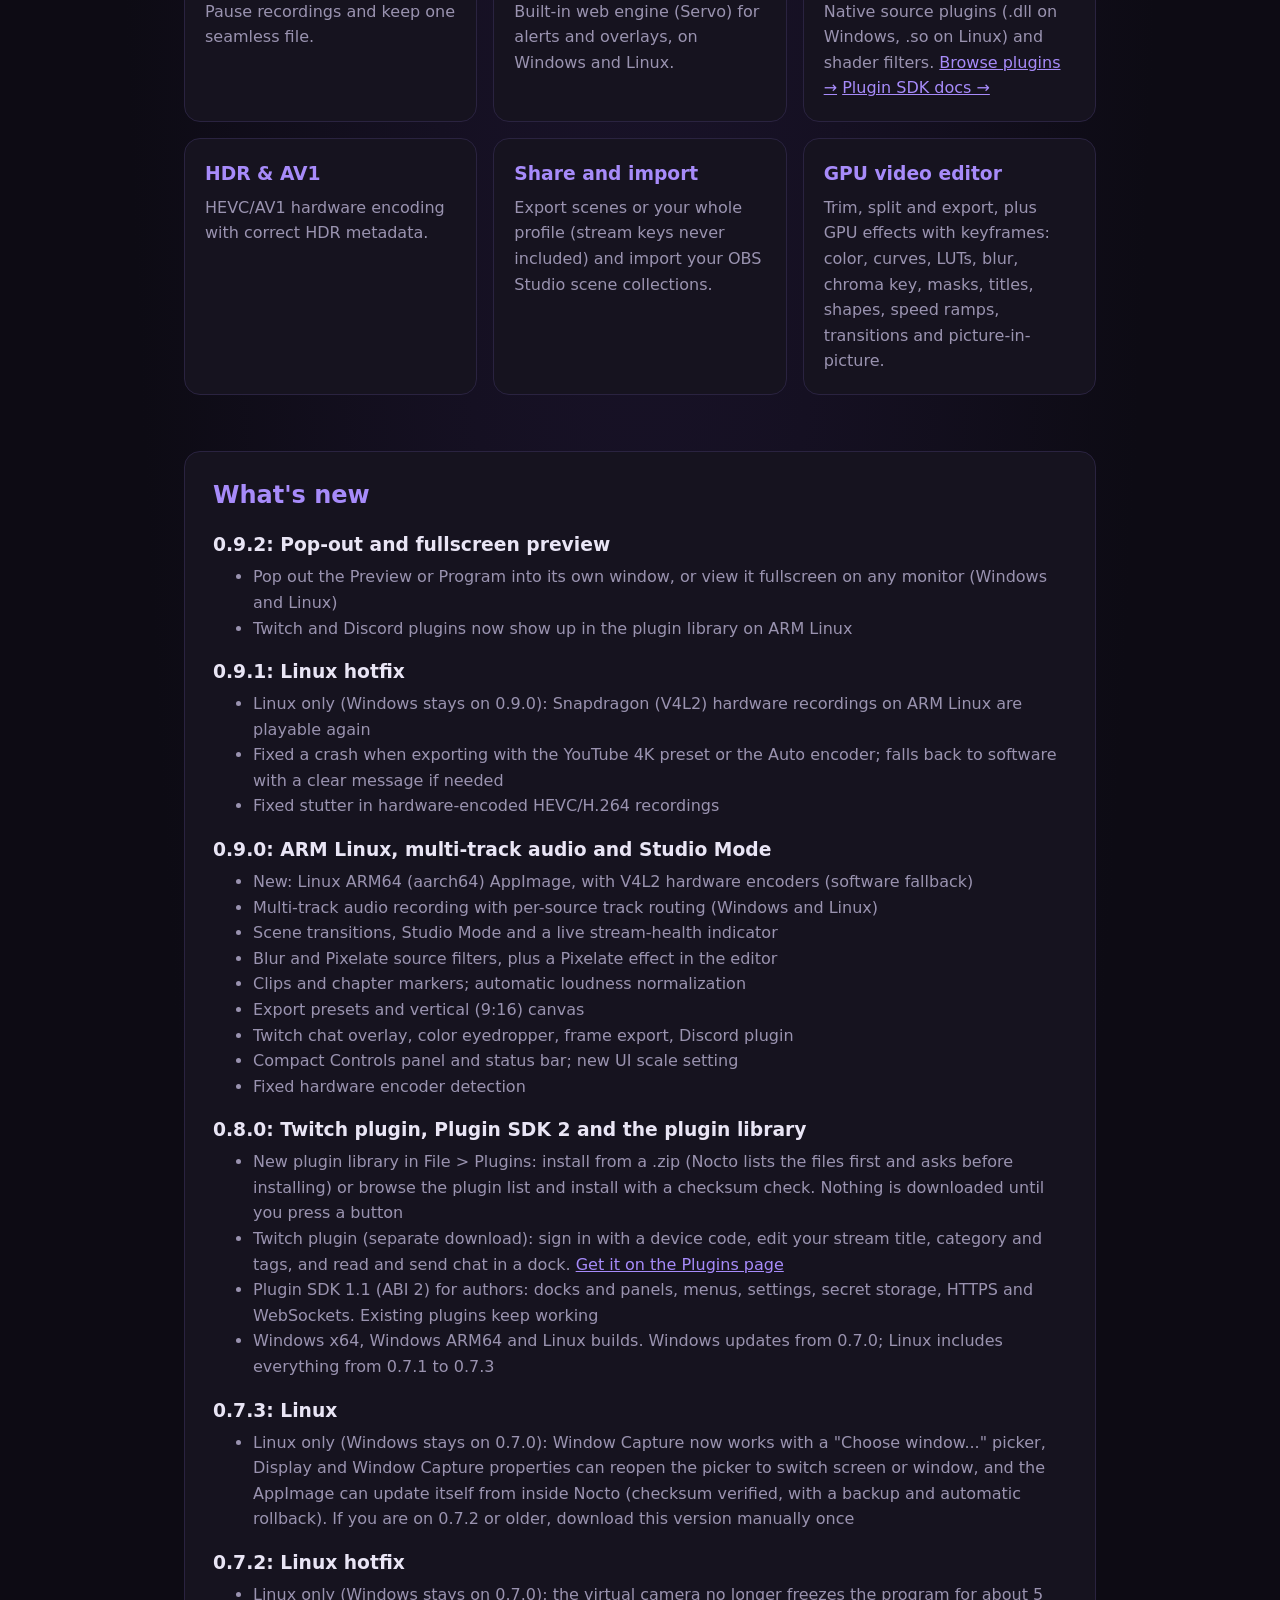
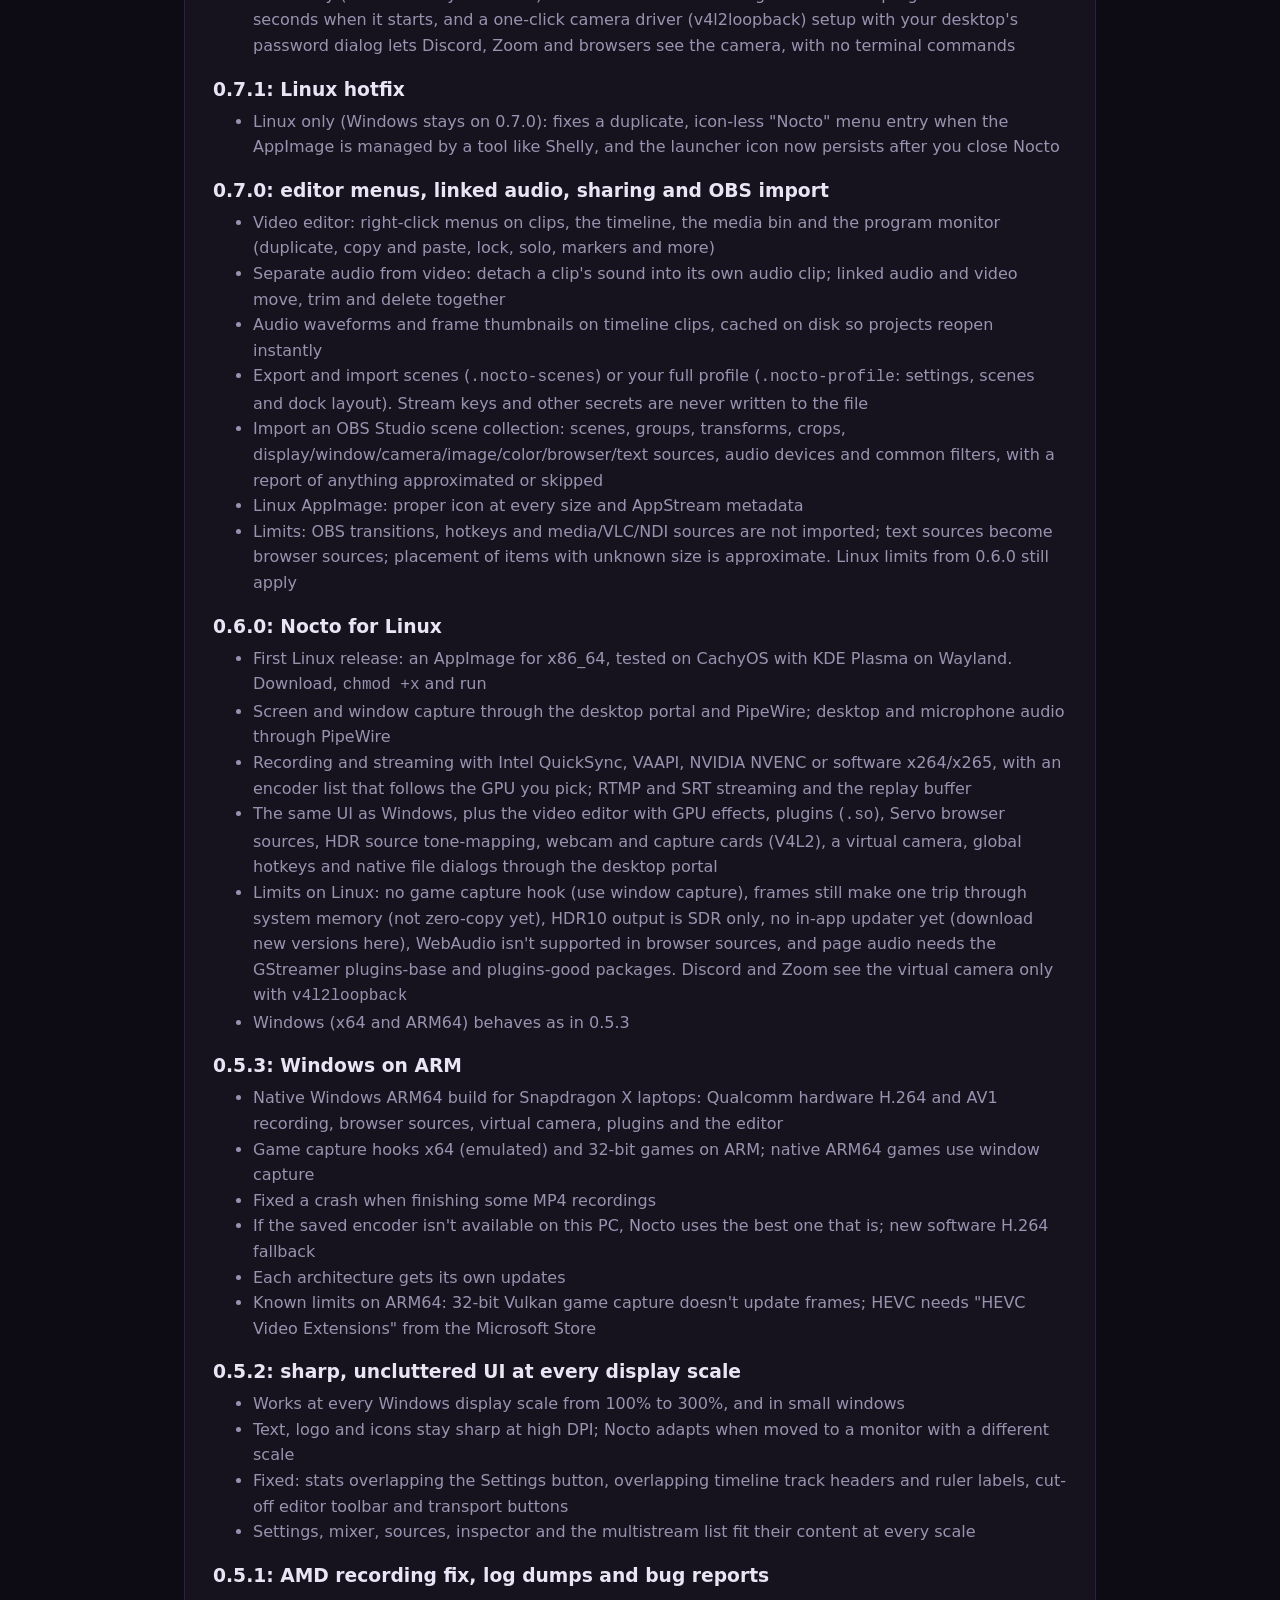
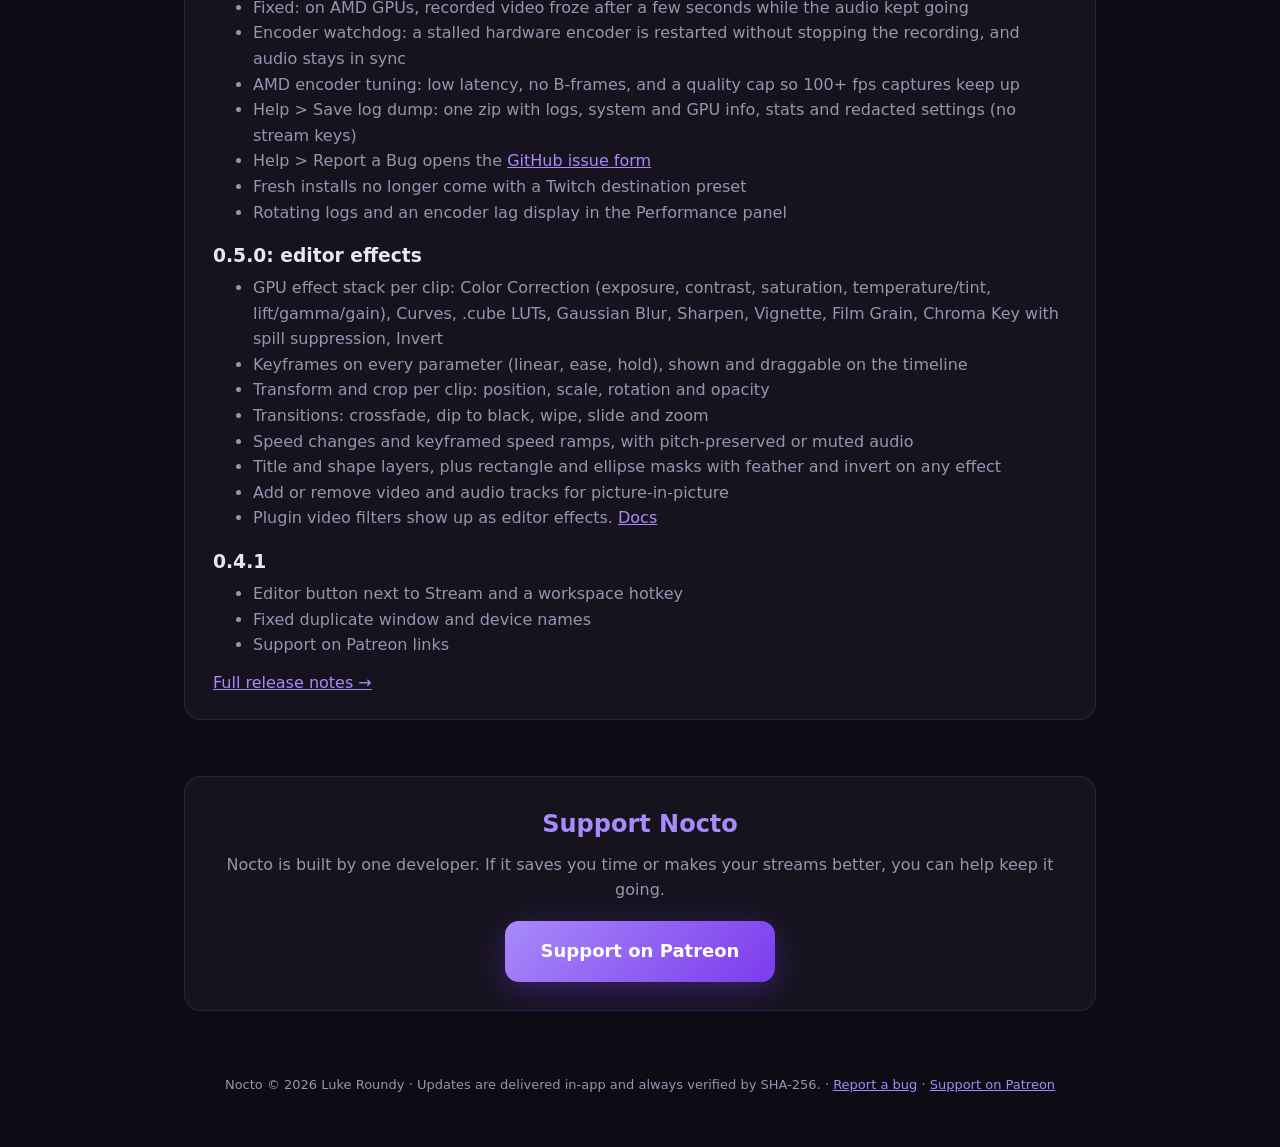
==== commit 62069d85: "Release 0.9.2 (all platforms): pop-out/fullscreen preview" ====
--- a/index.html
+++ b/index.html
@@ -16,9 +16,9 @@
 </style></head><body><main><nav style="display:flex;gap:20px;justify-content:center;margin-bottom:28px"><a href="plugin-library.html" style="color:var(--v);text-decoration:none">Plugins</a><a href="plugins.html" style="color:var(--v);text-decoration:none">Plugin SDK</a><a href="https://github.com/lukeroundy/nocto-releases/releases" style="color:var(--v);text-decoration:none">Releases</a><a href="https://github.com/lukeroundy/nocto-releases/issues/new/choose" target="_blank" rel="noopener" style="color:var(--v);text-decoration:none">Report a bug</a><a href="https://www.patreon.com/noctoapp" target="_blank" rel="noopener" style="color:var(--v);text-decoration:none">Support on Patreon</a></nav>
 
 <header><img src="assets/logo.png" alt="Nocto moon logo"><h1>Nocto</h1><p class="tag">Record and stream without your frames ever leaving the GPU. Now on Windows and Linux.</p>
-<a class="btn" id="dl" href="https://github.com/lukeroundy/nocto-releases/releases/download/v0.9.0/Nocto-Setup-0.9.0.exe">Download for Windows</a>
+<a class="btn" id="dl" href="https://github.com/lukeroundy/nocto-releases/releases/download/v0.9.2/Nocto-Setup-0.9.2.exe">Download for Windows</a>
 <div class="pk" id="pk" role="radiogroup" aria-label="Choose your platform"></div>
-<p class="small" id="ver">v0.9.0 &middot; Windows 10/11 x64 &middot; <a href="https://github.com/lukeroundy/nocto-releases/releases">all releases</a></p>
+<p class="small" id="ver">v0.9.2 &middot; Windows 10/11 x64 &middot; <a href="https://github.com/lukeroundy/nocto-releases/releases">all releases</a></p>
 <div class="inst" id="inst" hidden></div></header>
 <section class="grid">
 <div class="f"><h3>Zero-copy pipeline</h3><p>Capture, convert and encode on the GPU with NVENC, Intel QSV/Arc and other hardware encoders on Windows. Linux records with QuickSync, VAAPI, NVENC or a software encoder.</p></div>
@@ -36,6 +36,11 @@
 </section>
 <section style="margin-top:56px;background:var(--card);border:1px solid #2a2340;border-radius:16px;padding:24px 28px">
 <h2 style="margin:0 0 8px;color:var(--v)">What's new</h2>
+<h3 style="margin:16px 0 4px">0.9.2: Pop-out and fullscreen preview</h3>
+<ul style="color:var(--m);margin:0">
+<li>Pop out the Preview or Program into its own window, or view it fullscreen on any monitor (Windows and Linux)</li>
+<li>Twitch and Discord plugins now show up in the plugin library on ARM Linux</li>
+</ul>
 <h3 style="margin:16px 0 4px">0.9.1: Linux hotfix</h3>
 <ul style="color:var(--m);margin:0">
 <li>Linux only (Windows stays on 0.9.0): Snapdragon (V4L2) hardware recordings on ARM Linux are playable again</li>
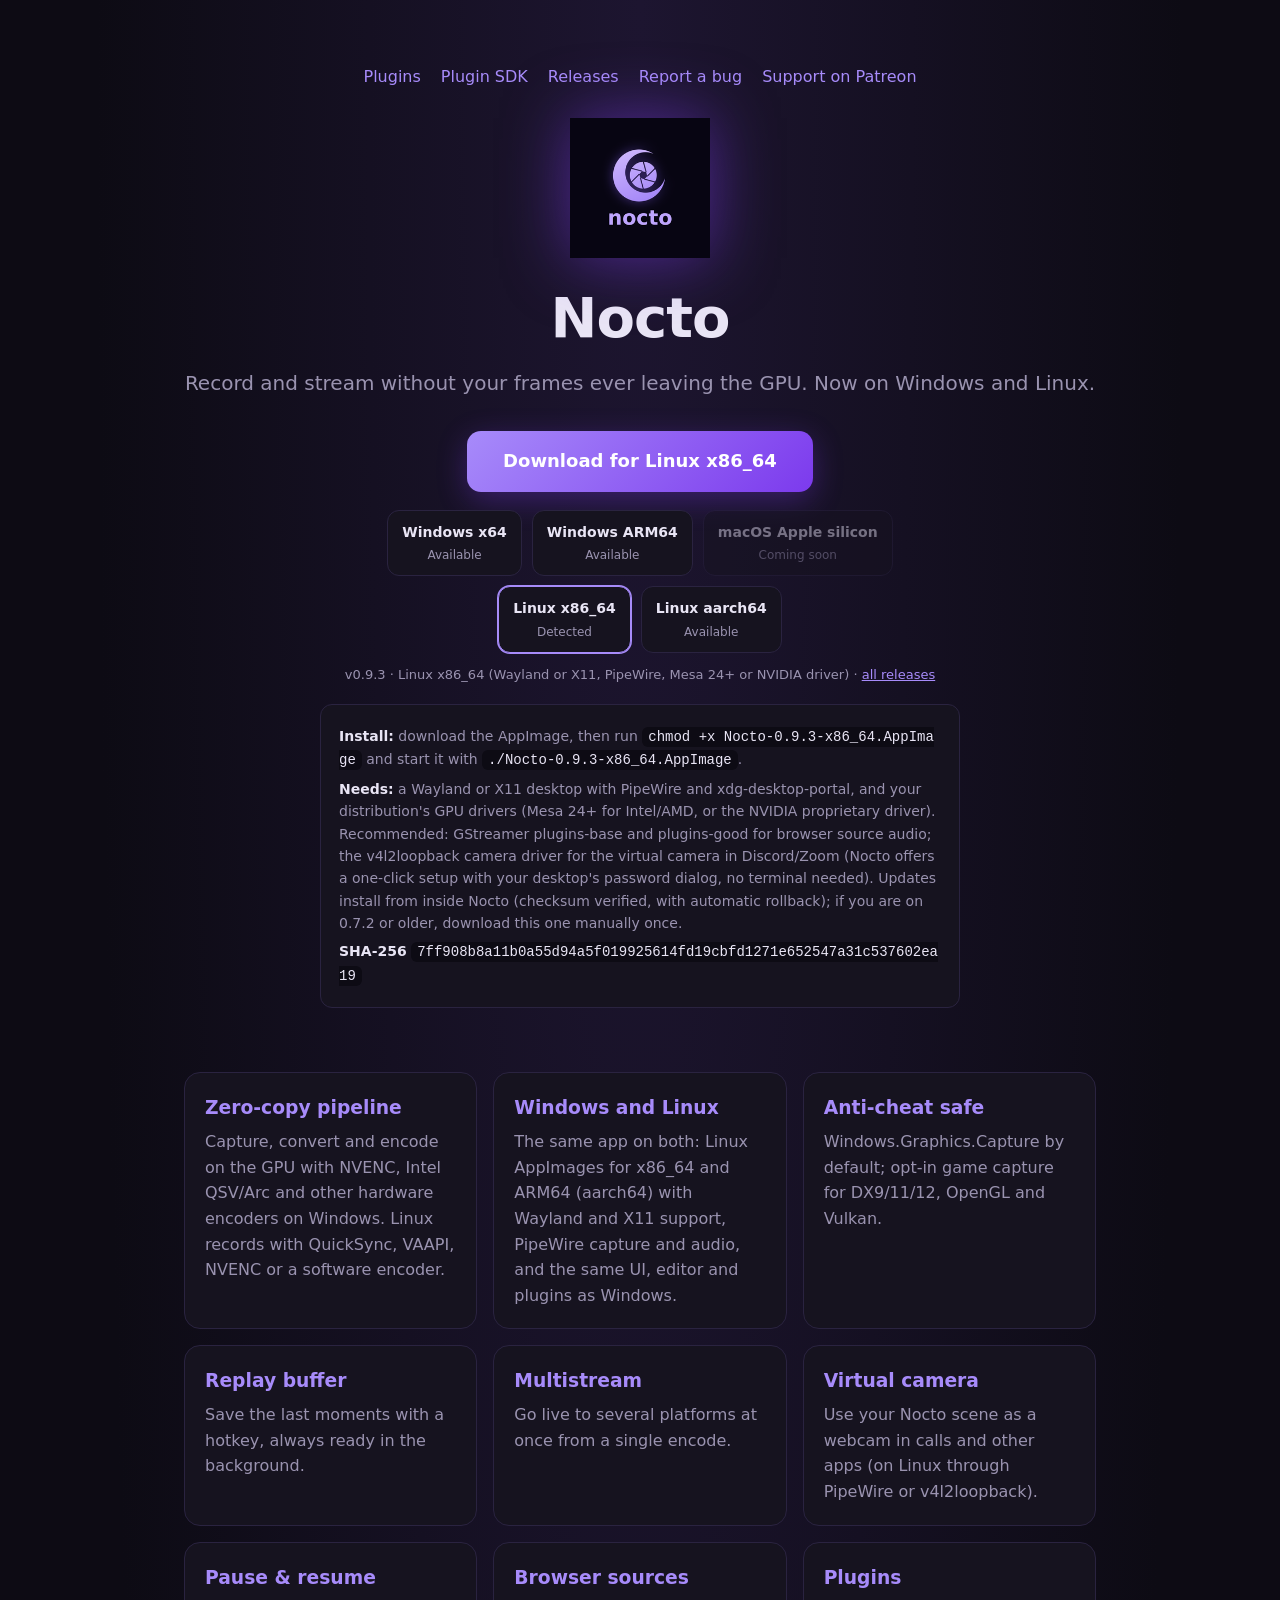
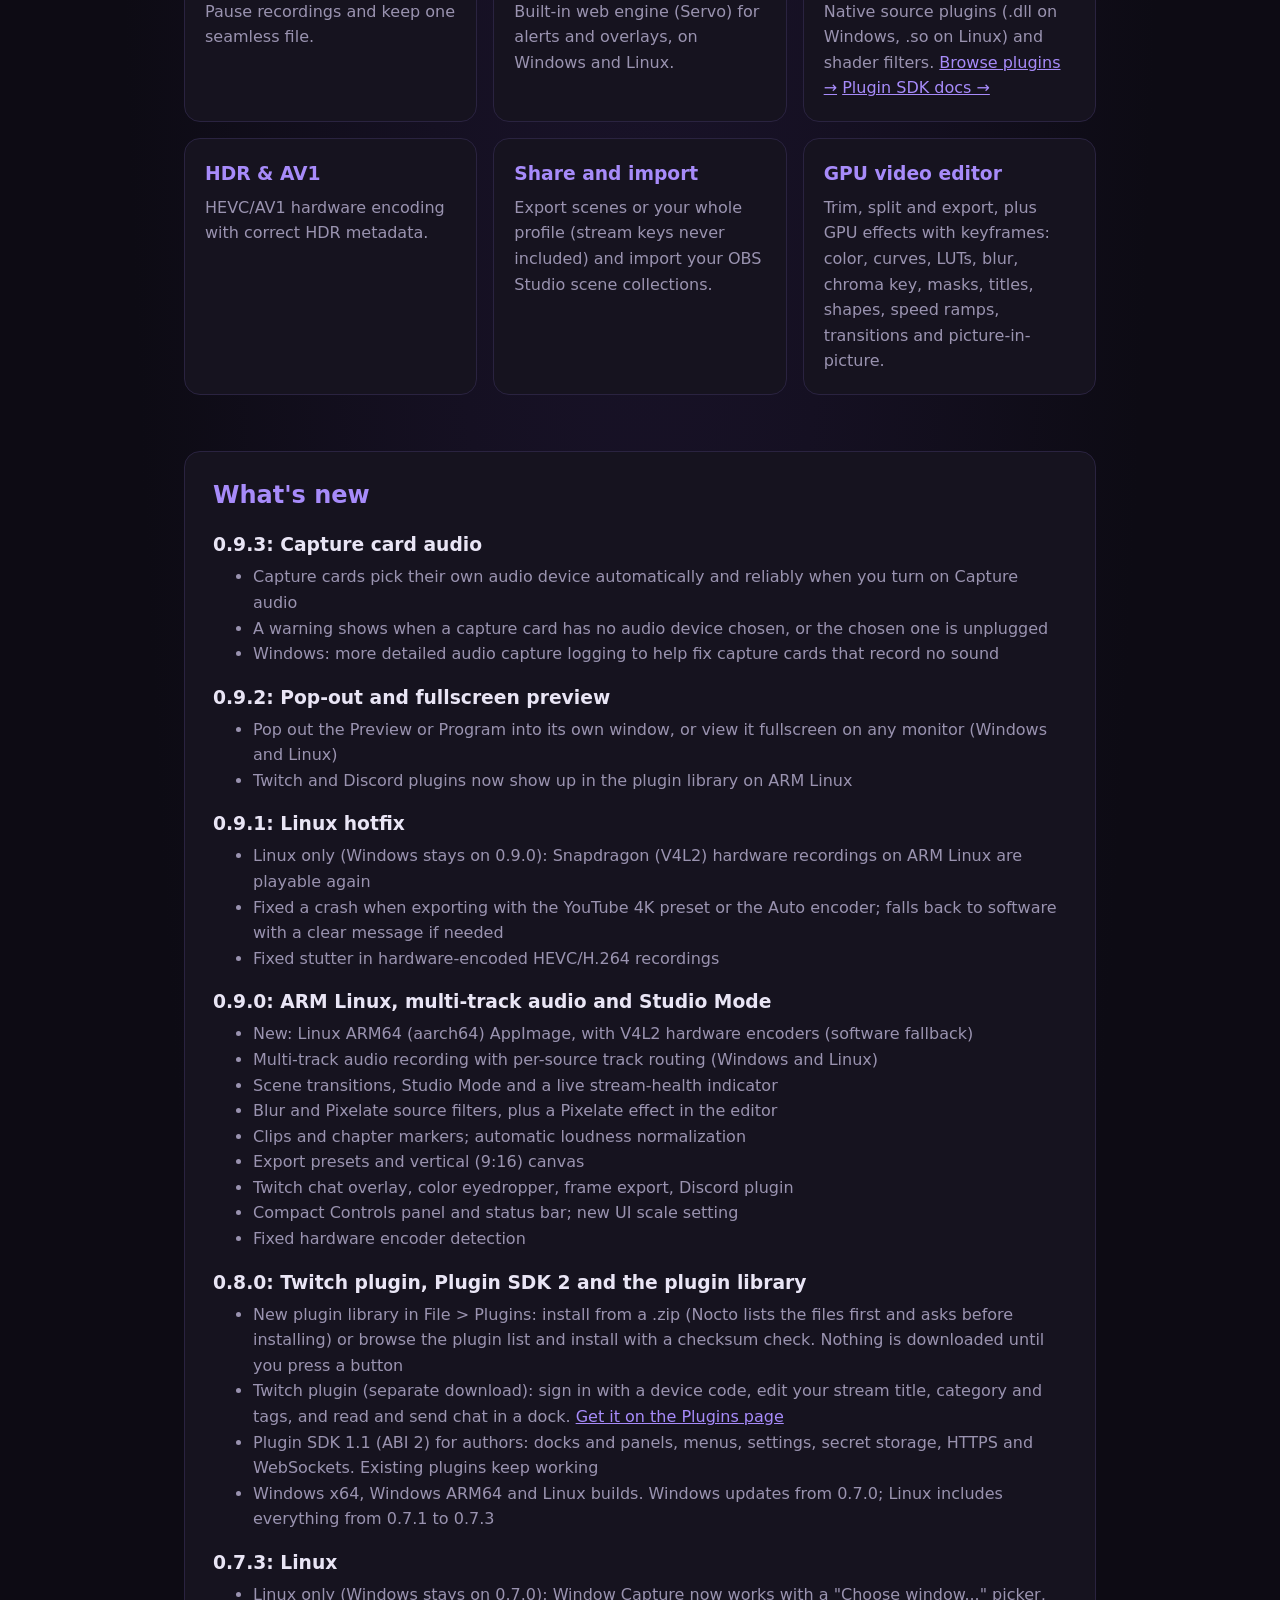
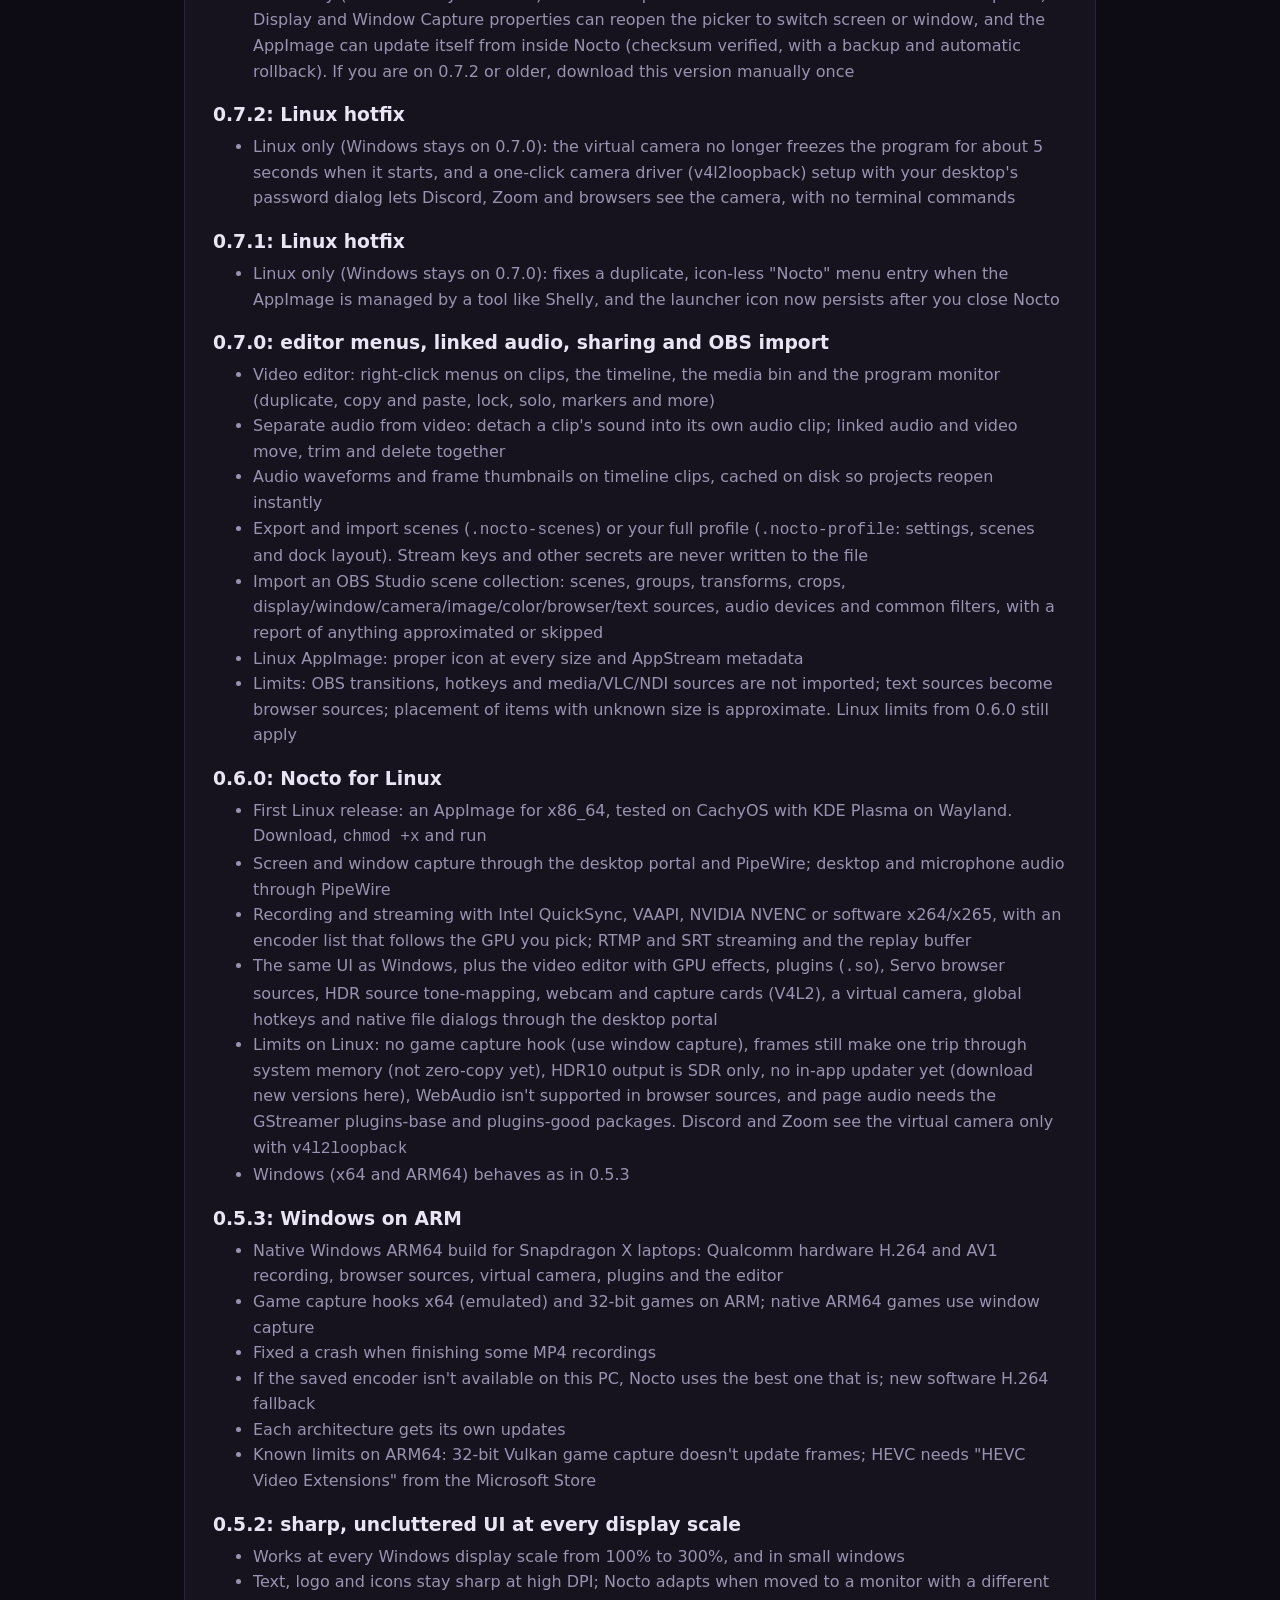
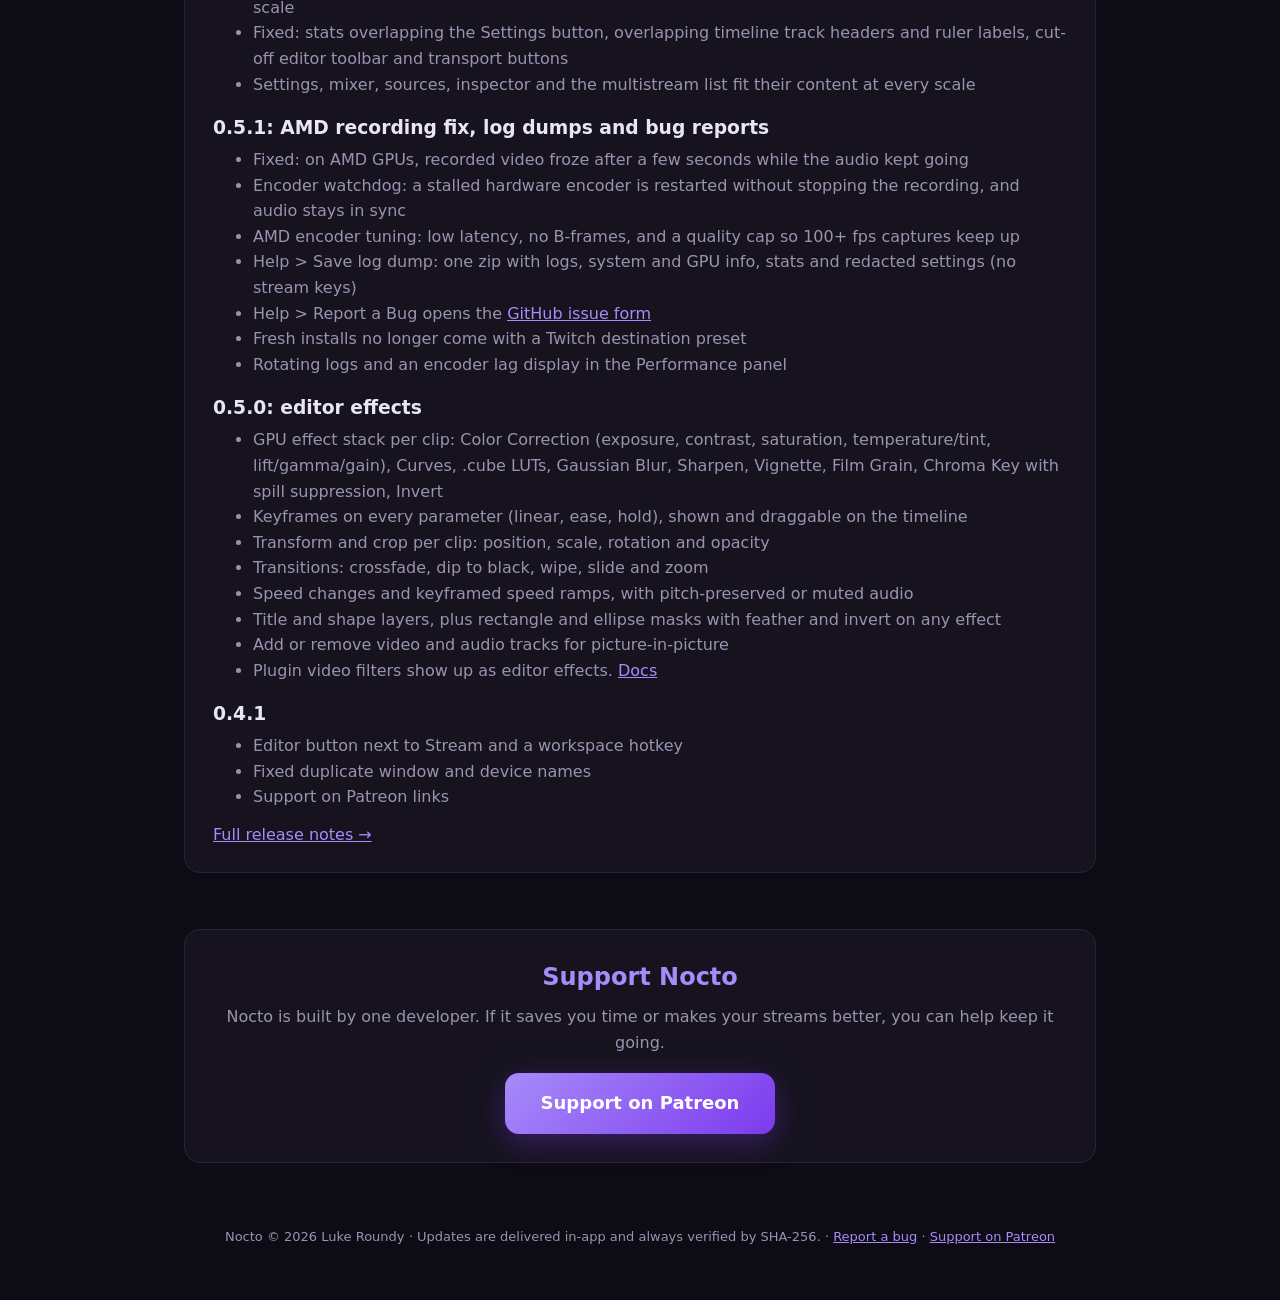
==== commit 66fc7d2c: "Release 0.9.3 (all platforms): capture-card audio pairing, Windows audio diagnostics" ====
--- a/index.html
+++ b/index.html
@@ -16,9 +16,9 @@
 </style></head><body><main><nav style="display:flex;gap:20px;justify-content:center;margin-bottom:28px"><a href="plugin-library.html" style="color:var(--v);text-decoration:none">Plugins</a><a href="plugins.html" style="color:var(--v);text-decoration:none">Plugin SDK</a><a href="https://github.com/lukeroundy/nocto-releases/releases" style="color:var(--v);text-decoration:none">Releases</a><a href="https://github.com/lukeroundy/nocto-releases/issues/new/choose" target="_blank" rel="noopener" style="color:var(--v);text-decoration:none">Report a bug</a><a href="https://www.patreon.com/noctoapp" target="_blank" rel="noopener" style="color:var(--v);text-decoration:none">Support on Patreon</a></nav>
 
 <header><img src="assets/logo.png" alt="Nocto moon logo"><h1>Nocto</h1><p class="tag">Record and stream without your frames ever leaving the GPU. Now on Windows and Linux.</p>
-<a class="btn" id="dl" href="https://github.com/lukeroundy/nocto-releases/releases/download/v0.9.2/Nocto-Setup-0.9.2.exe">Download for Windows</a>
+<a class="btn" id="dl" href="https://github.com/lukeroundy/nocto-releases/releases/download/v0.9.3/Nocto-Setup-0.9.3.exe">Download for Windows</a>
 <div class="pk" id="pk" role="radiogroup" aria-label="Choose your platform"></div>
-<p class="small" id="ver">v0.9.2 &middot; Windows 10/11 x64 &middot; <a href="https://github.com/lukeroundy/nocto-releases/releases">all releases</a></p>
+<p class="small" id="ver">v0.9.3 &middot; Windows 10/11 x64 &middot; <a href="https://github.com/lukeroundy/nocto-releases/releases">all releases</a></p>
 <div class="inst" id="inst" hidden></div></header>
 <section class="grid">
 <div class="f"><h3>Zero-copy pipeline</h3><p>Capture, convert and encode on the GPU with NVENC, Intel QSV/Arc and other hardware encoders on Windows. Linux records with QuickSync, VAAPI, NVENC or a software encoder.</p></div>
@@ -36,6 +36,12 @@
 </section>
 <section style="margin-top:56px;background:var(--card);border:1px solid #2a2340;border-radius:16px;padding:24px 28px">
 <h2 style="margin:0 0 8px;color:var(--v)">What's new</h2>
+<h3 style="margin:16px 0 4px">0.9.3: Capture card audio</h3>
+<ul style="color:var(--m);margin:0">
+<li>Capture cards pick their own audio device automatically and reliably when you turn on Capture audio</li>
+<li>A warning shows when a capture card has no audio device chosen, or the chosen one is unplugged</li>
+<li>Windows: more detailed audio capture logging to help fix capture cards that record no sound</li>
+</ul>
 <h3 style="margin:16px 0 4px">0.9.2: Pop-out and fullscreen preview</h3>
 <ul style="color:var(--m);margin:0">
 <li>Pop out the Preview or Program into its own window, or view it fullscreen on any monitor (Windows and Linux)</li>
